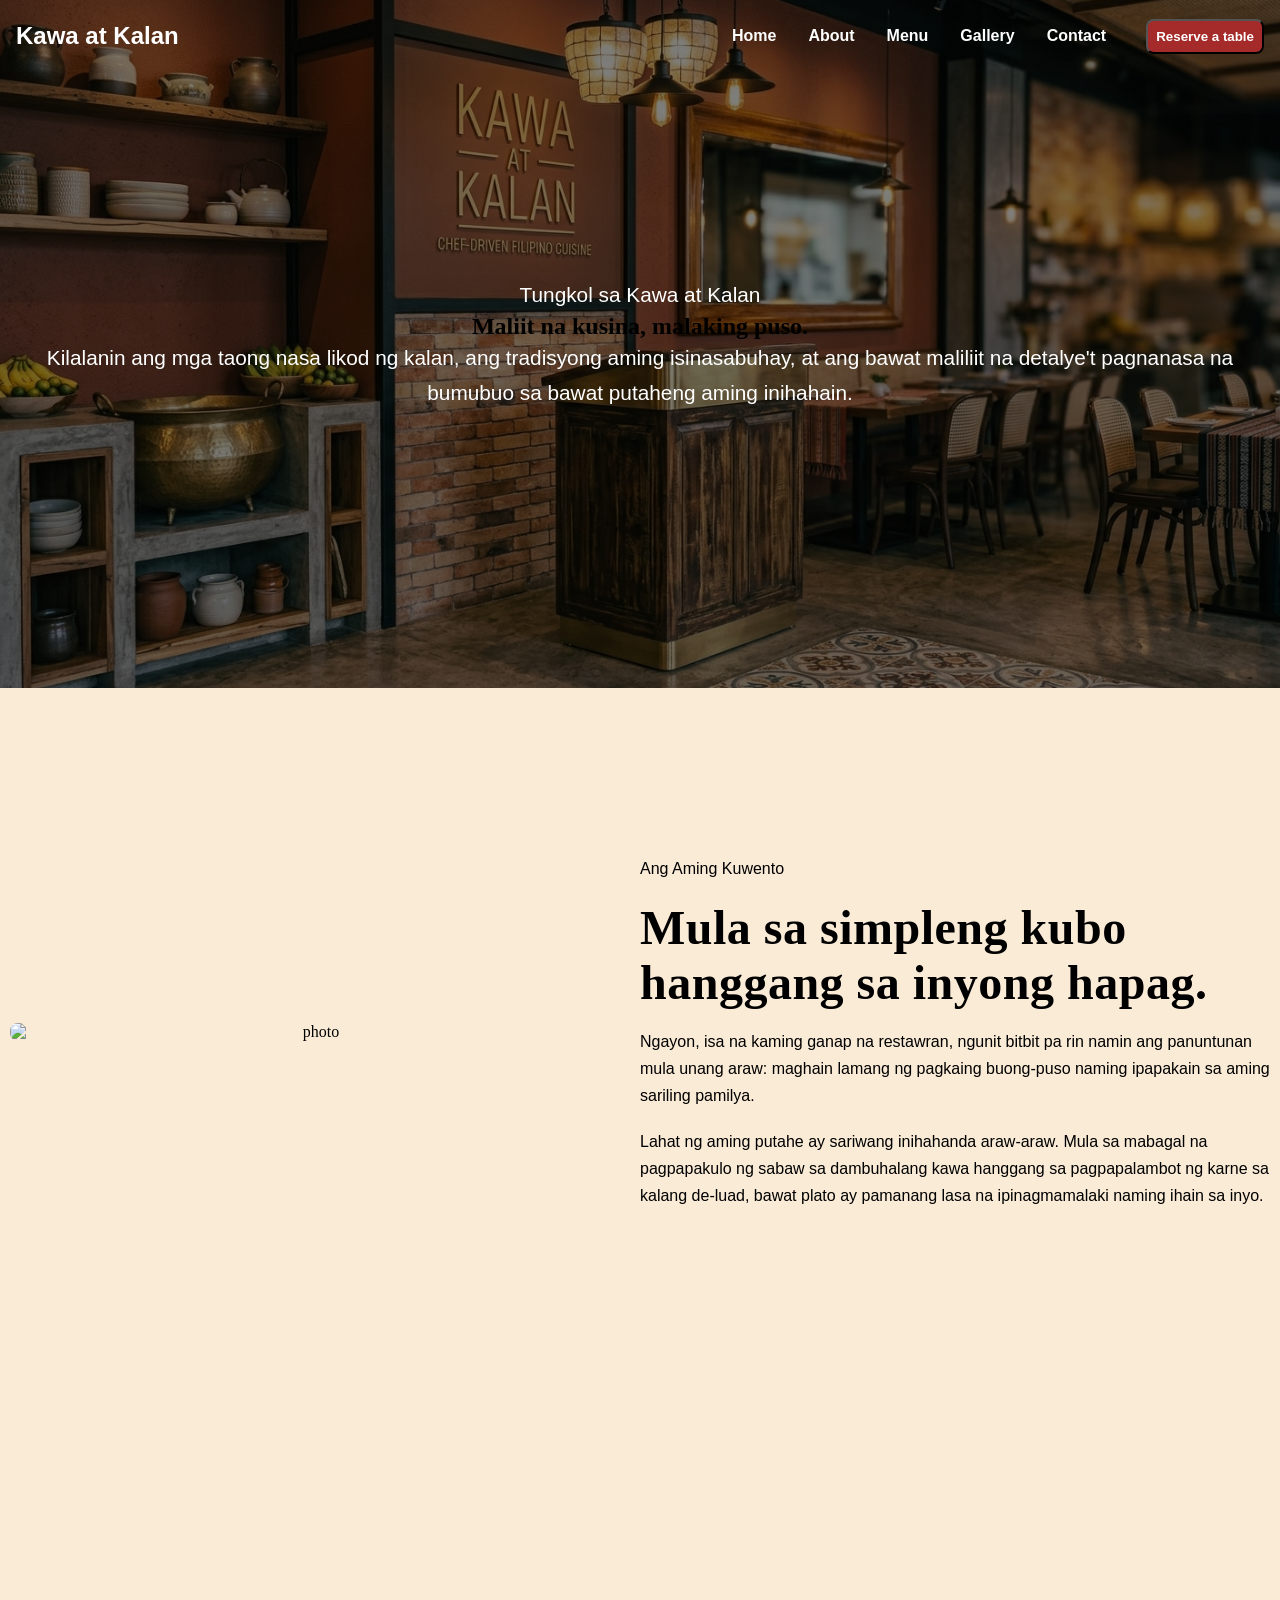
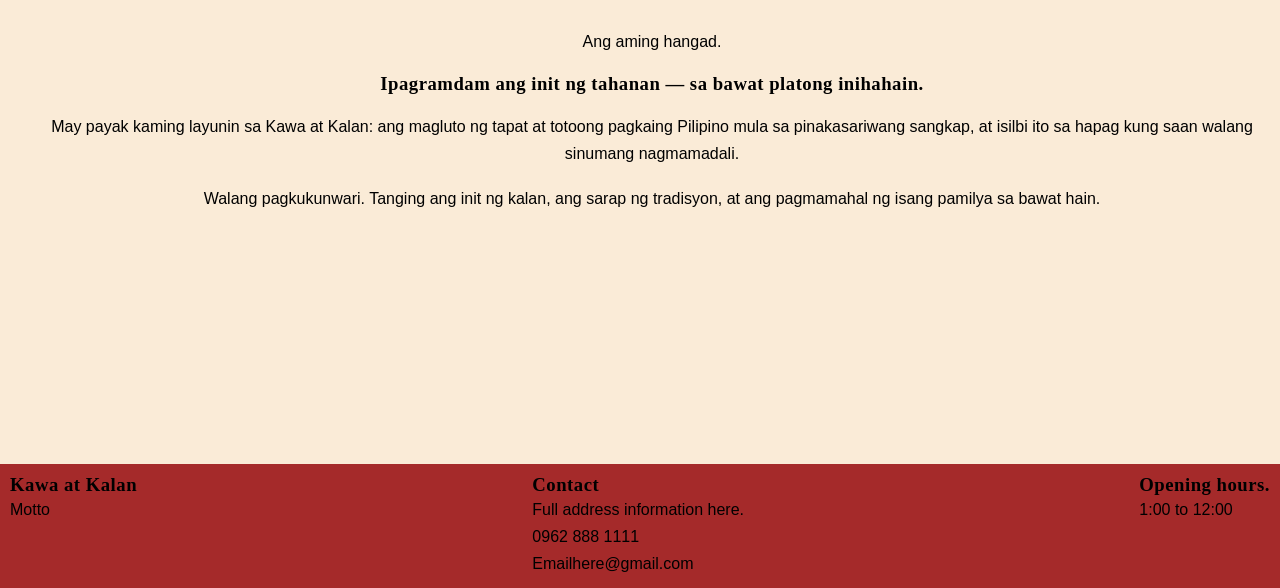
==== about.html @ 48ce91e2 "Fonts" ====
<!DOCTYPE html>
<html lang="en">
<head>
    <meta charset="UTF-8">
    <meta name="viewport" content="width=device-width, initial-scale=1.0">
    <title>About Kawa at Kalan</title>
    <link rel="stylesheet" href="style.css">
</head>

<body>
    <header class="site-header">
        <div class="header-container">
            <a href="" class="logo">Kawa at Kalan</a>

            <!-- Mobile toggle button-->
            <button class="nav-toggle" aria-expanded="false" aria-label="Toggle navigation">
                <span class="nav-toggle">
                   X
                </span>
            </button>

            <nav class="main-navbar">
                <ul class="nav-list">
                    <li><a class="nav-link" href="index.html">Home</a></li>
                    <li><a class="nav-link" href="about.html">About</a></li>
                    <li><a class="nav-link" href="menu.html">Menu</a></li>
                    <li><a class="nav-link" href="#gallery">Gallery</a></li>
                    <li><a class="nav-link" href="#contact">Contact</a></li>
                </ul>
                <button class = "main-nav-button">Reserve a table</button>
            </nav>
        </div>
        <script src="script.js" defer></script>
    </header>
    <main >
         <section class="section-one">
            <div class="home-section intro-section">
                <div class="containerA">
                    <p>Tungkol sa Kawa at Kalan</p>
                    <h1>Maliit na kusina, malaking puso.</h1>
                    <p>Kilalanin ang mga taong nasa likod ng kalan, ang tradisyong aming isinasabuhay, at ang bawat maliliit na detalye't pagnanasa na bumubuo sa bawat putaheng aming inihahain.</p>
                </div>
            </div>
         </section>

        <section class="section-two">
            <div class="home-section story-section">
                <img src="pic.webp" alt="photo" class="story-image">
                <div class="story-content">
                    <p class="text">Ang Aming Kuwento</p>
                    <br>
                    <h3 class="title">Mula sa simpleng kubo hanggang sa inyong hapag.</h3>
                    <br>
                    <p class="description">Ngayon, isa na kaming ganap na restawran, ngunit bitbit pa rin namin ang panuntunan mula unang araw: maghain lamang ng pagkaing buong-puso naming ipapakain sa aming sariling pamilya.</p>
                    <br>
                    <p class="description">Lahat ng aming putahe ay sariwang inihahanda araw-araw. Mula sa mabagal na pagpapakulo ng sabaw sa dambuhalang kawa hanggang sa pagpapalambot ng karne sa kalang de-luad, bawat plato ay pamanang lasa na ipinagmamalaki naming ihain sa inyo.</p>
                </div>
            </div>
        </section>

        <section class="section-two">
            <div class="home-section story-section">
                <img>
                <div class="">
                    <p class="text">Ang aming hangad.</p>
                    <br>
                    <h3 class="title">Ipagramdam ang init ng tahanan — sa bawat platong inihahain.</h3>
                    <br>
                    <p>May payak kaming layunin sa Kawa at Kalan: ang magluto ng tapat at totoong pagkaing Pilipino mula sa pinakasariwang sangkap, at isilbi ito sa hapag kung saan walang sinumang nagmamadali.</p>
                    <br>
                    <p>Walang pagkukunwari. Tanging ang init ng kalan, ang sarap ng tradisyon, at ang pagmamahal ng isang pamilya sa bawat hain.</p>
                </div>
            </div>

        </section>
    </main>
    
    <footer>
        <div class="footer-container">
            <div class="">
                <h3>Kawa at Kalan</h3>
                <p>Motto</p>
                <icon></icon>
                <icon></icon>
                <icon></icon>
            </div>
            <div class="">
                <h3>Contact</h3>
                <p>Full address information here.</p>
                <p>0962 888 1111</p>
                <p>Emailhere@gmail.com</p>
            </div>
            <div class="">
                <h3>Opening hours.</h3>
                <p>1:00 to 12:00</p>
            </div>
        </div>
    </footer>
</body>
</html>
---- style.css ----
* {
    margin: 0;
    padding: 0;
    box-sizing: border-box;
}

body {
    min-height: 100vh;
    display: grid;
    grid-template-rows: auto 1fr auto;
}
a{
    font-family: 'Proza Libre', sans-serif;
    font-weight: 400;
    line-height: 1.7;
}

p{
    font-family: 'Proza Libre', sans-serif;
    font-weight: 400;
    line-height: 1.7;
}

h1{
    font-family: 'Playfair Display', serif;
    font-weight: 700;
}

h3{
    font-family: 'Georgia', serif;
    font-weight: 700;
    letter-spacing: 0.5px;
}
p, h1, h3{
    overflow-wrap: break-word;
}

img {
    max-width: 100%;
    height: auto;
}

main {
    display: flex;
    flex-direction: column;
    justify-content: center;
    align-items: center;
    text-align: center;
}

section{
    width: 100%;
    min-height: 43rem;
    background-size: cover;
    background-position: center;
    background-repeat: no-repeat;
}

footer{
    background-color: brown;
    width: 100%;
}

.button-wrapper-one{
    display: flex;
    align-items: center;
    justify-content: center;

    font-family: 'Proza Libre', sans-serif;
    font-weight: 400;
    font-size: 1rem;
    color: white;

    padding: 0.8rem 1.2rem;
    border: none;
    cursor: pointer;
    background-color: #59402B;
    border-radius: 10px;

    transition: all 0.2s cubic-bezier(0.4, 0, 0.2, 1);
    user-select: none;
}

.button-wrapper-one:hover{
    background-color: #513721;
    transform: translateY(-1px);
}

.button-wrapper-two{
    display: flex;
    align-items: center;
    justify-content: center;

    font-family: 'Proza Libre', sans-serif;
    font-weight: 400;
    font-size: 1rem;
    color: white;

    padding: 1rem 1.5rem;
    border: none;
    cursor: pointer;
    background-color: #CB9F72;
    border-radius: 10px;

    transition: all 0.2s cubic-bezier(0.4, 0, 0.2, 1);
    user-select: none;
}

.button-wrapper-two:hover{
    background-color: #c87f37;
}

.button-wrapper-three{

}

.section-one { background-image: linear-gradient(rgba(0, 0, 0 ,0.5), rgba(0, 0, 0, 0.5)), url(imgs/restaurantbg.webp);}
.section-two { background-color: antiquewhite;}
.section-three { background-color: beige; }
.section-four { background-color: antiquewhite;}
.section-five { background-color: brown;}
.section-six { background-color: whitesmoke;}
.section-seven { background-color: bisque;}

.section-one-about {}

.section-one-menu {}

.section-one-gallery {}

.section-one-contact {}

.site-header{
    position: fixed;
    top: 0;
    left: 0;
    width: 100%;
    background-color: transparent;
    box-shadow: none;
    box-sizing: border-box;
    z-index: 100;
    height: 4.5rem;
    transition: background-color 0.3s ease,
                box-shadow 0.3s ease,
                color 0.3s ease;
}

.site-header.scrolled {
    background-color: antiquewhite;
    box-shadow: 0 2px 10px rgba(0, 0, 0, 0.08);
}

.header-container{
    width: min(100%, 1300px);
    margin-inline: auto;
    padding-inline: 1rem;
    height: 100%;
    display: grid;
    grid-template-areas: "logo nav";
    grid-template-columns: 1fr auto;
    align-items: center;
    gap: 1rem;
}

.header-container a{
    color: white;
}

.logo{
    grid-area: logo;
    font-size: 1.5rem;
    font-weight: bold;
    color: black;
    text-decoration: none;
}

.main-navbar{
    grid-area: nav;
    display: flex;
    align-items: center;
    gap: 2.5rem;
}

.nav-list{
    display: flex;
    align-items: center;
    gap: 2rem;
    list-style-type: none;
    margin: 0;
    padding: 0;
}

.nav-link{
    text-decoration: none;
    color: black;
    font-weight: bold;
    padding: 0.5rem 0;
    transition: color 0.2s ease;
}

.nav-link:hover,
.nav-link:focus-visible{
    color: aquamarine;
}


/** Reference Button **/ 
.main-nav-button{
    color: white;
    font-weight: bold;
    background-color: brown;
    align-items: center;
    text-align: center;
    padding: 0.5rem;
    border-radius: 0.5rem;
}

.nav-toggle{
    display: none;
}

/** Mobile View **/
@media (max-width: 768px) {
    .nav-toggle{
        appearance: none;
        background: transparent;    
        border: none;
        padding: 0.5rem;
        margin: 0;    
        flex-shrink: 0;
        width: 2.5rem;
        height: 2.5rem;
        display: flex;
        flex-direction: column;
        justify-content: center;
        align-items: center;
        gap: 5px;
        cursor: pointer;
        overflow: visible;
        touch-action: manipulation;
    }

/* Fix this**/
    .hamburger,
    .hamburger::before,
    .hamburger::after{
        
    }

    /**
    .site-header, 
    .header-container{
        overflow: visible !important;
    }
    **/

    .main-navbar{
        position: fixed;
        top: 3rem;
        right: 0;
        width: 100%;
        height: calc(100dvh - var(4.5rem));
        background-color: white;

        z-index: 990;

        transform: translateY(-100%);
        visibility: hidden;

        transition: transform 0.35s cubic-bezier(0, 0, 0.2, 1), visibility 0.35s cubic-bezier(0, 0, 0.2, 1);

        display: flex;
        flex-direction: column;
        padding: 2rem 1.5rem 3rem 1.5rem;
        gap: 2rem;
        overflow-y: auto;
    }

    .nav-list{
        flex-direction: column;
        align-items: flex-start;
        width: 100%;
        gap: 1.5rem;
    }

    .main-navbar.is-open{
        transform: translateY(0);
        visibility: visible;
    }
}

.resize-animation-stopper * {
    transition: none !important;
}

.section{
    display: flex;
    flex-direction: column;
    justify-content: center;
    align-items: center;
    text-align: center;
}

.home-section{
    display: flex;
    min-height: 43rem;
    width: min(100%, 1300px); 
    margin-inline: auto;
    justify-content: center;
}

.about-section{
    background-color: aqua;
}


   /** width: min(100%, 1300px); **/

.intro-section{
    position: relative;
    display: flex;
    flex-direction: column;
    align-items: center;
}

.containerA {
    padding: 10px;
}

.containerA p{
    color: white;
    font-size: 1.3rem;
}

.tagline{
    display: flex;
    align-items: center;
    justify-content: center;
    gap: 10px;
}

.tagline h3{
    font-size: 3.9rem;
}

.line1{
    color: white;;
}

.line2{
    color: #CB9F72;
}

.button-container{
    display: flex;
    justify-content: center;
    gap: 30px;
    padding: 10px;
}

.containerB{
    display: flex;
    flex-wrap: wrap;
    padding: 10px;
    justify-content: space-between;
    text-align: center;
    gap: 1rem;
}

.containerB p{
    color: #A4AAA3;
}

.containerB p{
    flex: 1;
}

.gallery-section{
    display: flex;
    flex-direction: column;
}

.gallery-header{
    display: grid;
    grid-template-columns: 1fr auto 1fr;
    grid-template-areas: 
    ".  top ."
    ".  main   right";
    align-items: center;
}

.para-top-sectionB{
    grid-area: top;
    text-align: center;
    margin: 0;
}

.heading-sectionB{
    grid-area: main;
    text-align: center;
    margin: 0;
}

.para-right-sectionB{
    grid-area: right;
    justify-self: end;
    text-align: right;
    margin: 0;
    padding-right: 10px;
}

.gallery-grid{
    display: grid;
    grid-template-columns: repeat(auto-fit, minmax(min(100%, 250px), 1fr));
    gap: 1.5rem;
    padding: 2rem;
    box-sizing: border-box;
}

.photo-card{
    margin: 0;
    display: flex;
    flex-direction: column;
}

.photo-card img {
    height: 200px;
    object-fit: cover;
    border-radius: 8px;
}

.story-section{
    display: flex;
    align-items: center;
    gap: 1.5rem;
    padding: 10px;
}

.story-image{
    width: 50%;
    height: 50%;
    object-fit: cover;
    border-radius: 8px;
}

.story-content{
    max-width: 50%;
    text-align: left;
}

.story-content p{
    font-size: 1rem;
}

.story-content h3{
    font-size: 3rem;
}

.menu-section{
    display: flex;
    flex-direction: column;
    padding: 2rem;
}

.story-item{
    display: flex;
    flex-direction: column;
    align-items: center;
    text-align: center;
}

.item-number{
    font-size: 2rem;
    font-weight: bold;
}

.item-desc{
    font-size: 1rem;
    color: black;
}

/** This one is typo, correct is section not seciton**/
.why-section{
    display: flex;
    flex-direction: column;
}

.section-header{
    width: 100%;
    padding: 1.5rem;
    margin-bottom: 1.5rem;
}

.why-content{
    display: grid;
    /**grid-template-columns: repeat(4, 1fr);**/
    grid-template-columns: repeat(auto-fit, minmax(min(100%, 250px), 1fr));
    gap: 1.5rem;
    width: 100%;
    padding: 1.5rem;
}

.info-box{
    display: grid;
    grid-template-rows: 2fr 1fr 1fr;
    text-align: left;
    padding: 1rem;
    background-color: lightgray;
}

.icon-ws{
    background-color: brown;
    border-radius: 10%;
    width: 3.5rem;
    height: 3.5rem;
    padding: 10px;
}

.menu-container{
    max-width: 1200px;
    margin: 0 auto;
    padding: 2rem 1rem;
}

.filter-nav{
    display: flex;
    gap: 1rem;
    justify-content: center;
    flex-wrap: wrap;
    margin-bottom: 2rem;
}

.filter-btn {
    padding: 0.5rem 1rem;
    border: 1px solid #ccc;
    border-radius: 999px;
    background-color: #f9f9f9;
    color:aquamarine;
    font-size: 1rem;
    font-weight: 500;
    cursor: pointer;
}

.filter-btn.active {
    background-color: aquamarine;
    color: #fff;
    border-color: red;
}

.menu-grid{
    display: grid;
    gap: 1.5rem;
    grid-template-columns: repeat(2, 1fr);
}

@media (max-width: 600px){
    .menu-grid {
        grid-template-columns: 1fr;
    }
}

.menu-item{
    background-color: #f9f9f9;
    border-radius: 8px;
    overflox: hidden;
    box-shadow: 0 2px 4px rgba(0, 0, 0, 0.1);
    display: flex;
    flex-direction: rows;
}

.menu-item.hide{
    display: none !important;
}

.menu-item:hover{
    transform: translateY(-5px);
    box-shadow: 0 4px 8px rgba(0, 0, 0, 0.2);
}

.menu-item img{
    width: 25%;
    height: 150px;
    padding: 0.5rem;
    border-radius: 30px;
}

.menu-title{
    font-size: 1.2rem;
    font-weight: bold;
    margin: 0.5rem 0;
    padding: 0 1rem;
}

.rating-section{
    display: flex;
    flex-direction: column;
    
}

.rate-tab{
    width: 80%;
    margin: 2rem auto;
    border: 1px solid #ccc;
    border-radius: 8px;
    padding: 1rem;
    background-color: #f9f9f9;
    box-shadow: 0 2px 4px rgba(0, 0, 0, 0.1);
}

.content-tab{
    display: none;
    text-align: center;
}

.content-tab.active{
    display: block;
}

.tab-buttons{
    display: flex;
    justify-content: center;
    gap: 0.5rem;
    margin-top: 1.5rem;
}

.tab-btn{
    width: 12px;
    height: 12px;
    border-radius: 50%;
    border: none;
    background-color: lightcoral;
    cursor: pointer;
    transition: all 0.3s ease;
}

.tab-btn:hover{
    background-color: #ccc;
}

.tab-btn:active{
    background-color: brown;
    width: 28px;
    border-radius: 10px;
}

.contact-section{
    display: flex;
    flex-direction: column;
}

.footer-container{
    display: flex;
    justify-content: space-between;
    padding: 10px;
    width: min(100%, 1300px);
    margin-inline: auto;
}

.gallery-container{
    
}

.gallery-container img{
    
}
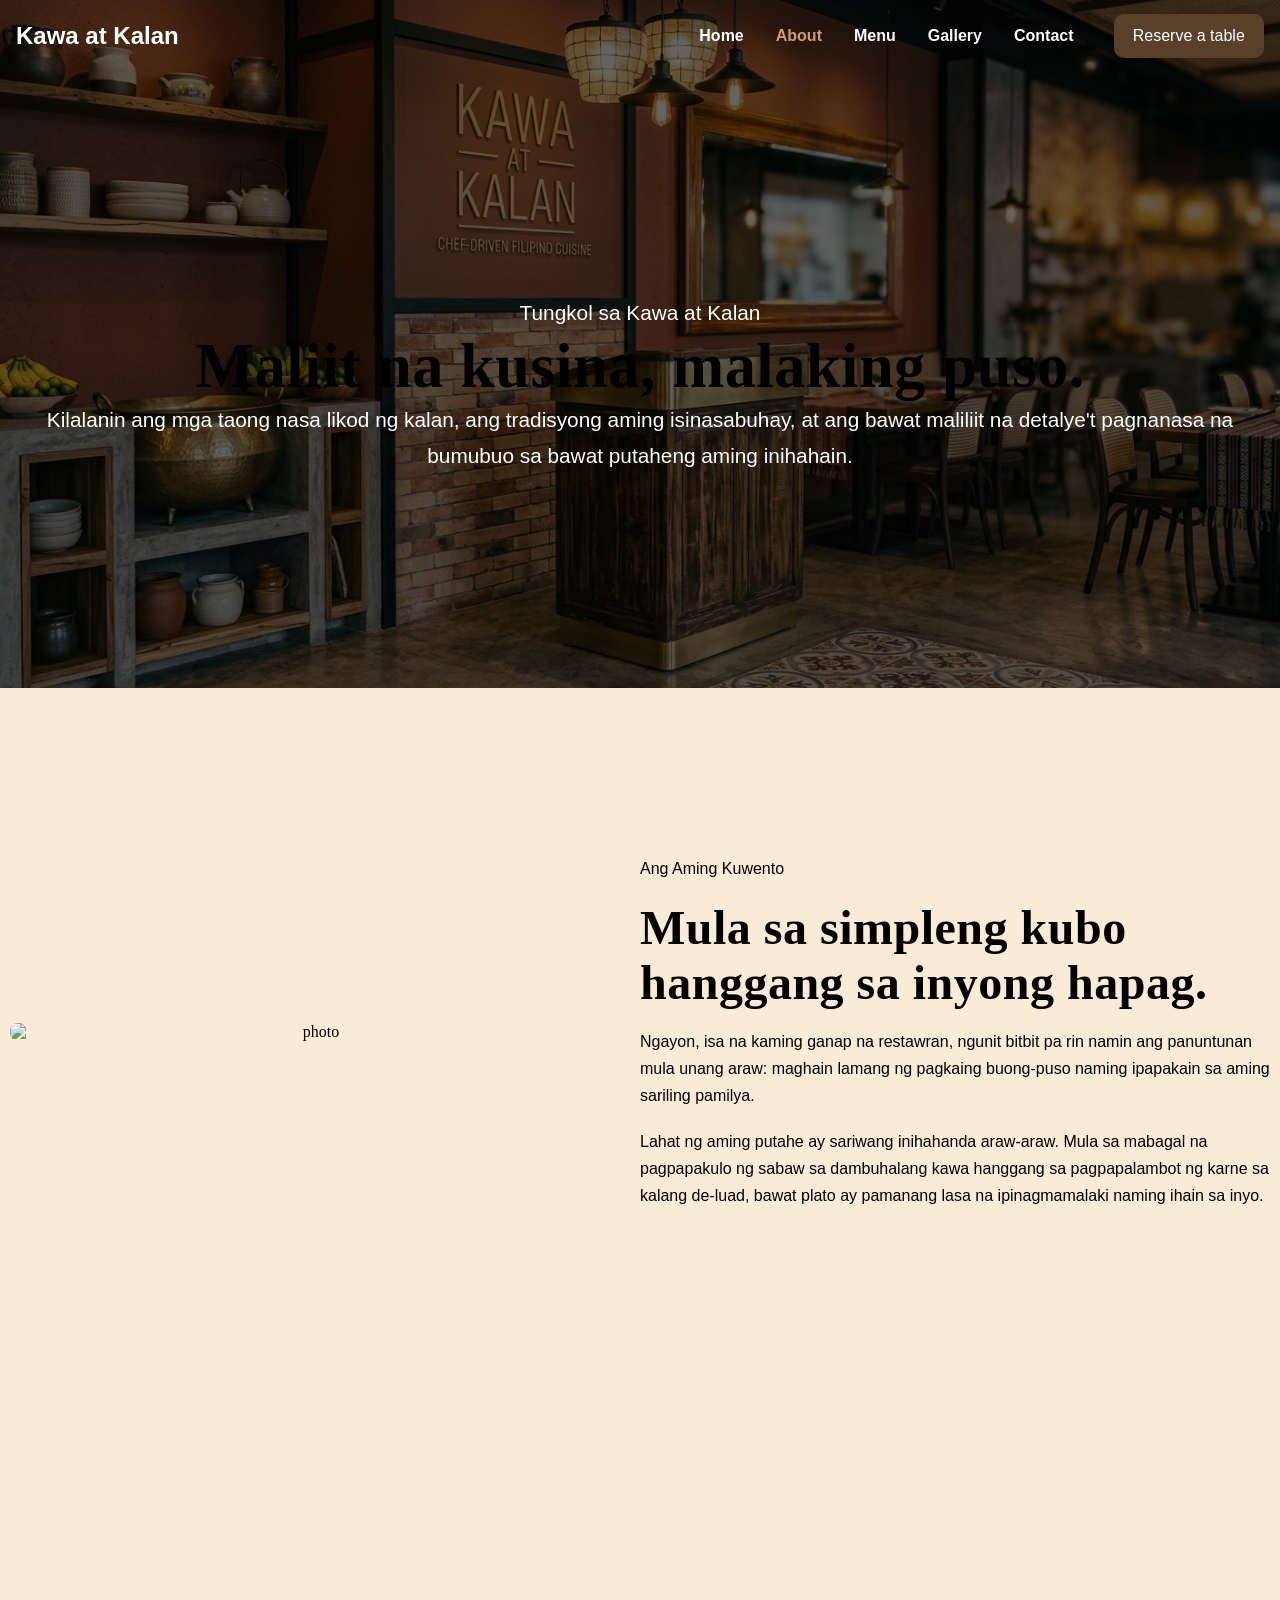
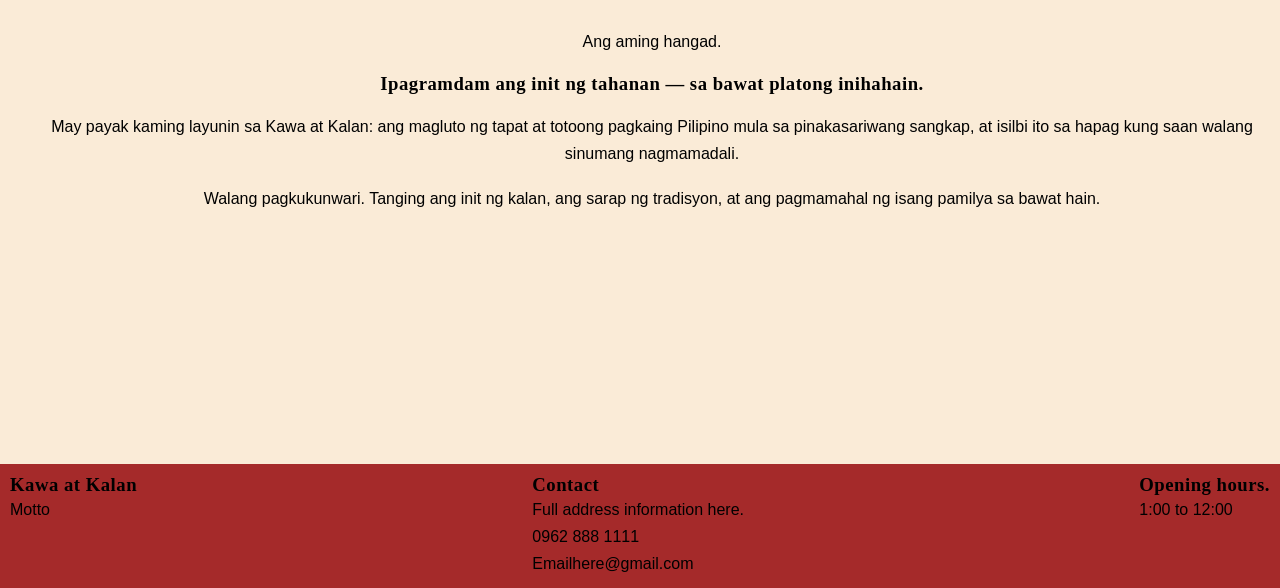
==== commit 7df98a7a: "Minor updates" ====
--- a/about.html
+++ b/about.html
@@ -22,12 +22,12 @@
             <nav class="main-navbar">
                 <ul class="nav-list">
                     <li><a class="nav-link" href="index.html">Home</a></li>
-                    <li><a class="nav-link" href="about.html">About</a></li>
+                    <li><a class="nav-link active" href="about.html">About</a></li>
                     <li><a class="nav-link" href="menu.html">Menu</a></li>
                     <li><a class="nav-link" href="#gallery">Gallery</a></li>
                     <li><a class="nav-link" href="#contact">Contact</a></li>
                 </ul>
-                <button class = "main-nav-button">Reserve a table</button>
+                <button class = "button-wrapper-one">Reserve a table</button>
             </nav>
         </div>
         <script src="script.js" defer></script>
@@ -37,7 +37,7 @@
             <div class="home-section intro-section">
                 <div class="containerA">
                     <p>Tungkol sa Kawa at Kalan</p>
-                    <h1>Maliit na kusina, malaking puso.</h1>
+                    <h3>Maliit na kusina, malaking puso.</h3>
                     <p>Kilalanin ang mga taong nasa likod ng kalan, ang tradisyong aming isinasabuhay, at ang bawat maliliit na detalye't pagnanasa na bumubuo sa bawat putaheng aming inihahain.</p>
                 </div>
             </div>
--- a/style.css
+++ b/style.css
@@ -61,6 +61,27 @@
     width: 100%;
 }
 
+/** ========== ICON SECTION ========== **/
+.icon{
+    display: inline-block;
+    width: 1em;
+    height: 1em;
+    stroke: 0;
+    stroke: currentColor;
+    fill: currentColor;
+    vertical-align: -0.125em;
+}
+
+.icon--sm { width: 0.875; height: 0.875em; }
+.icon--lg { width: 1.5em; height: 1.5em; }
+.icon--xl { width: 2em; height: 2em;}
+
+
+
+/** ========== END OF ICON SECTION ========== **/
+
+
+/** ========== BUTTON SECTION ========== **/
 .button-wrapper-one{
     display: flex;
     align-items: center;
@@ -83,7 +104,6 @@
 
 .button-wrapper-one:hover{
     background-color: #513721;
-    transform: translateY(-1px);
 }
 
 .button-wrapper-two{
@@ -92,9 +112,9 @@
     justify-content: center;
 
     font-family: 'Proza Libre', sans-serif;
-    font-weight: 400;
+    font-weight: 600;
     font-size: 1rem;
-    color: white;
+    color: #59402B;
 
     padding: 1rem 1.5rem;
     border: none;
@@ -111,10 +131,36 @@
 }
 
 .button-wrapper-three{
-
-}
-
-.section-one { background-image: linear-gradient(rgba(0, 0, 0 ,0.5), rgba(0, 0, 0, 0.5)), url(imgs/restaurantbg.webp);}
+    display: flex;
+    align-items: center;
+    justify-content: center;
+
+    font-family: 'Proza Libre', sans-serif;
+    font-weight: 600;
+    font-size: 1rem;
+    color: white;
+
+    padding: 1rem 1.5rem;
+    border: none;
+    cursor: pointer;
+    background-color: rgba(255, 255, 255, 0.15);
+    backdrop-filter: blur(8px);
+    border: 1px;
+    border-radius: 10px;
+
+    transition: all 0.2s cubic-bezier(0.4, 0, 0.2, 1);
+    user-select: none;
+}
+
+.button-wrapper-three:hover{
+    background-color: rgba(55, 53, 53, 0.15);
+}
+
+/** ========== END OF BUTTON SECTION ========== **/
+
+
+/** ========== SECTIONS BACKGROUND IMAGE/COLOR ========== **/
+.section-one { background-image: linear-gradient(rgba(0, 0, 0 ,0.6), rgba(0, 0, 0, 0.6)), url(imgs/restaurantbg.webp);}
 .section-two { background-color: antiquewhite;}
 .section-three { background-color: beige; }
 .section-four { background-color: antiquewhite;}
@@ -129,6 +175,8 @@
 .section-one-gallery {}
 
 .section-one-contact {}
+
+/** ========== END OF SECTIONS BACKGROUND IMAGE/COLOR ========== **/
 
 .site-header{
     position: fixed;
@@ -150,6 +198,18 @@
     box-shadow: 0 2px 10px rgba(0, 0, 0, 0.08);
 }
 
+.site-header.scrolled .nav-link.active{
+    color:#59402B;
+}
+
+.site-header.scrolled .nav-toggle{
+    color: black;
+}
+
+.site-header.scrolled a{
+    color: black;
+}
+
 .header-container{
     width: min(100%, 1300px);
     margin-inline: auto;
@@ -199,37 +259,37 @@
 }
 
 .nav-link:hover,
-.nav-link:focus-visible{
-    color: aquamarine;
-}
-
-
-/** Reference Button **/ 
-.main-nav-button{
-    color: white;
-    font-weight: bold;
-    background-color: brown;
-    align-items: center;
-    text-align: center;
-    padding: 0.5rem;
-    border-radius: 0.5rem;
+.nav-link:focus-visible,
+.nav-link.active{
+    color: #CB9F72;
 }
 
 .nav-toggle{
     display: none;
+}
+
+.icon-menu{
+    width: 1.5rem;
+    height: 1.5rem;  
+}
+
+.icon-menu line{
+    transform-origin: center;
+    transition: transform 0.3s ease, opacity 0.3s ease;
+
+    transform-box: fill-box;
 }
 
 /** Mobile View **/
 @media (max-width: 768px) {
     .nav-toggle{
         appearance: none;
-        background: transparent;    
+        background: transparent; 
+        color: white;   
         border: none;
         padding: 0.5rem;
         margin: 0;    
         flex-shrink: 0;
-        width: 2.5rem;
-        height: 2.5rem;
         display: flex;
         flex-direction: column;
         justify-content: center;
@@ -240,20 +300,6 @@
         touch-action: manipulation;
     }
 
-/* Fix this**/
-    .hamburger,
-    .hamburger::before,
-    .hamburger::after{
-        
-    }
-
-    /**
-    .site-header, 
-    .header-container{
-        overflow: visible !important;
-    }
-    **/
-
     .main-navbar{
         position: fixed;
         top: 3rem;
@@ -287,6 +333,7 @@
         transform: translateY(0);
         visibility: visible;
     }
+
 }
 
 .resize-animation-stopper * {
@@ -320,6 +367,7 @@
     position: relative;
     display: flex;
     flex-direction: column;
+    padding-top: 5rem;
     align-items: center;
 }
 
@@ -332,22 +380,15 @@
     font-size: 1.3rem;
 }
 
-.tagline{
-    display: flex;
-    align-items: center;
-    justify-content: center;
-    gap: 10px;
-}
-
-.tagline h3{
+.containerA h3{
     font-size: 3.9rem;
 }
 
-.line1{
-    color: white;;
-}
-
-.line2{
+.tagline1{
+    color: white;
+}
+
+.tagline2{
     color: #CB9F72;
 }
 
@@ -364,7 +405,7 @@
     padding: 10px;
     justify-content: space-between;
     text-align: center;
-    gap: 1rem;
+    gap: 2rem;
 }
 
 .containerB p{
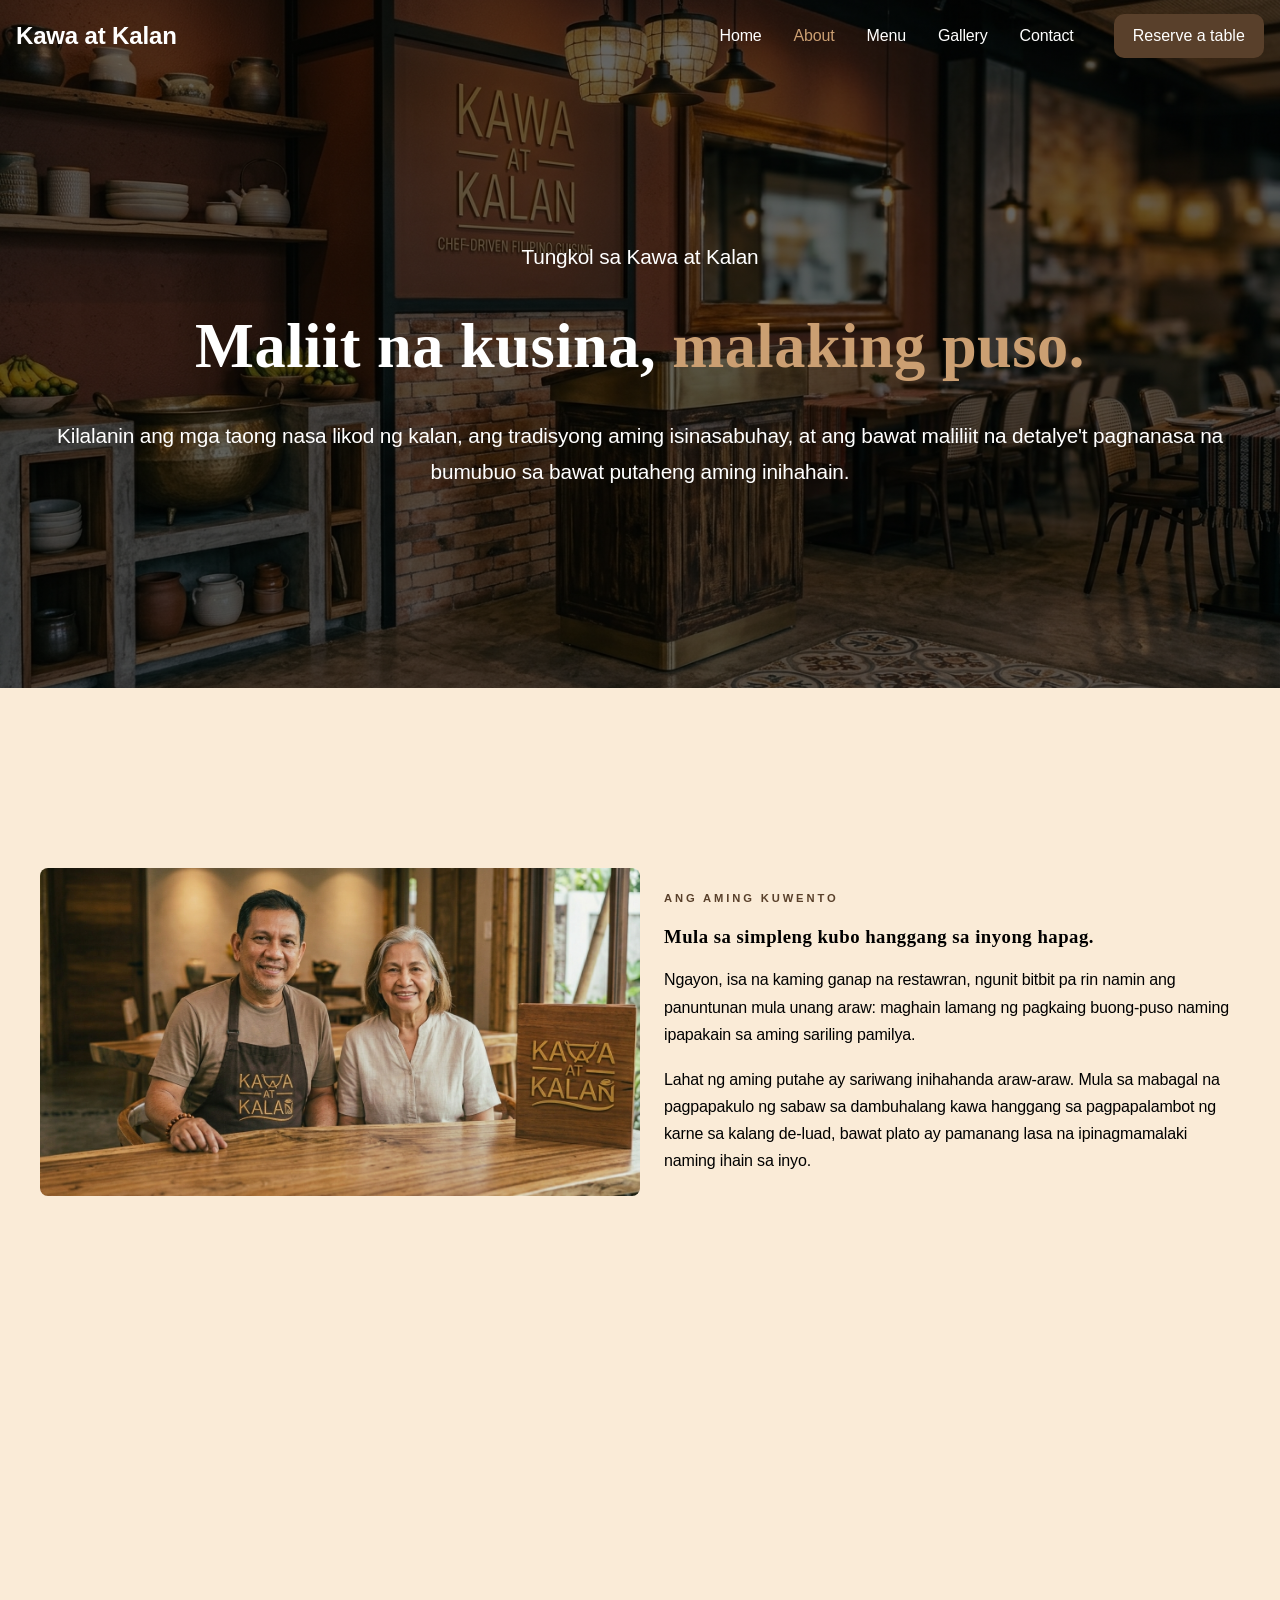
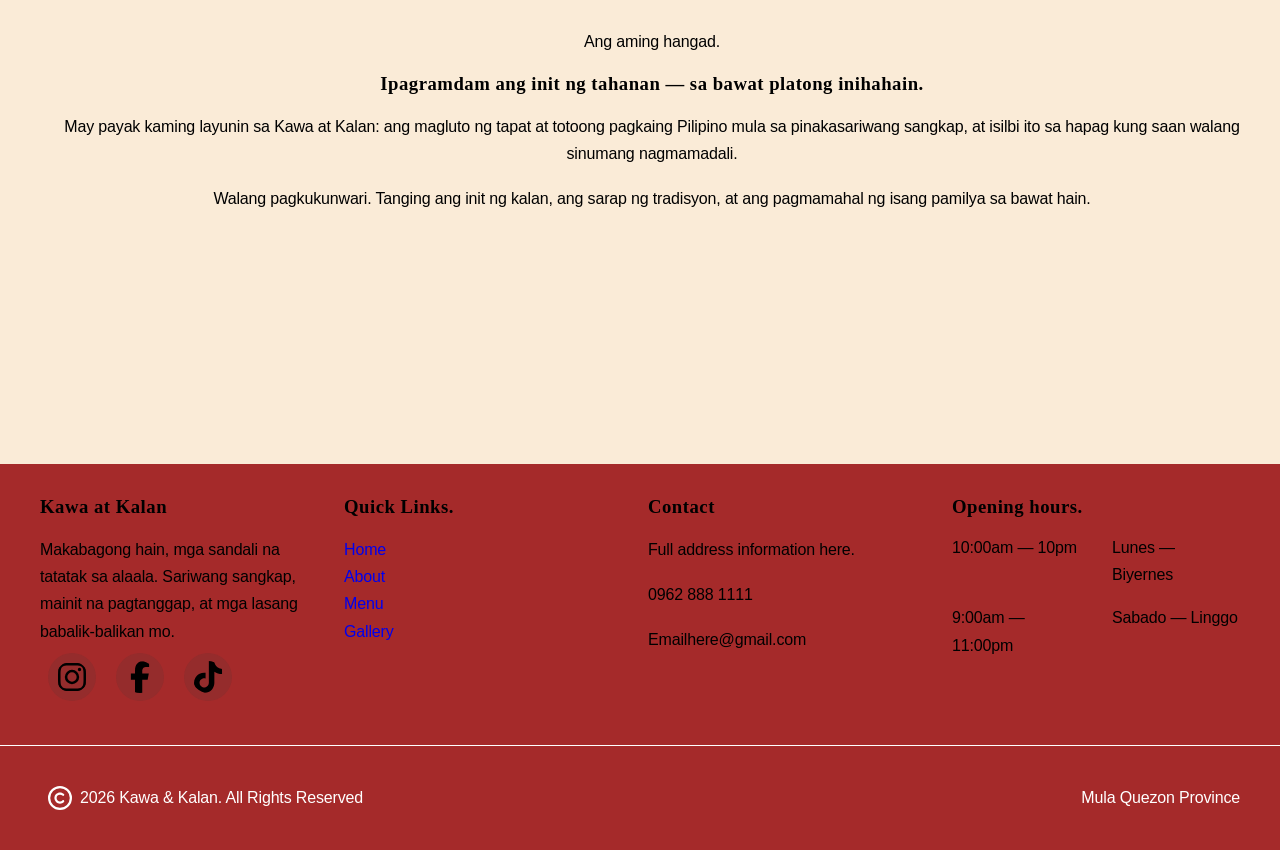
==== commit d6dd1337: "Menu List/Javascript structure" ====
--- a/about.html
+++ b/about.html
@@ -15,11 +15,15 @@
             <!-- Mobile toggle button-->
             <button class="nav-toggle" aria-expanded="false" aria-label="Toggle navigation">
                 <span class="nav-toggle">
-                   X
+                   <div class="ham-menu">
+                        <span></span>
+                        <span></span>
+                        <span></span>
+                   </div>
                 </span>
             </button>
 
-            <nav class="main-navbar">
+            <nav class="main-navbar" id="mainNavBar">
                 <ul class="nav-list">
                     <li><a class="nav-link" href="index.html">Home</a></li>
                     <li><a class="nav-link active" href="about.html">About</a></li>
@@ -27,17 +31,33 @@
                     <li><a class="nav-link" href="#gallery">Gallery</a></li>
                     <li><a class="nav-link" href="#contact">Contact</a></li>
                 </ul>
-                <button class = "button-wrapper-one">Reserve a table</button>
+                <button class = "button-wrapper-one" onclick="toggleModal(true)">Reserve a table</button>
             </nav>
         </div>
         <script src="script.js" defer></script>
     </header>
-    <main >
+    <main id="home">
+        <!-- Reservation form (hidden)-->
+        <div id="modalOverlay" class="modal-overlay">
+            <div class="modal-content">
+                <button class="close-formBtn" onclick="toggleModal(false)">&times;</button>
+                <iframe src="reservation_form.html"></iframe>
+            </div>
+        </div> 
+             
          <section class="section-one">
             <div class="home-section intro-section">
                 <div class="containerA">
                     <p>Tungkol sa Kawa at Kalan</p>
-                    <h3>Maliit na kusina, malaking puso.</h3>
+                    <br>
+                    <br>
+                    <h3>
+                        <span class="tagline1">Maliit na kusina,</span>
+                        <span class="tagline2">malaking puso.</span>
+                        
+                    </h3>
+                    <br>
+                    <br>
                     <p>Kilalanin ang mga taong nasa likod ng kalan, ang tradisyong aming isinasabuhay, at ang bawat maliliit na detalye't pagnanasa na bumubuo sa bawat putaheng aming inihahain.</p>
                 </div>
             </div>
@@ -45,7 +65,7 @@
 
         <section class="section-two">
             <div class="home-section story-section">
-                <img src="pic.webp" alt="photo" class="story-image">
+                <img src="assets/imgs/profiles/couple.webp" alt="photo" class="story-image">
                 <div class="story-content">
                     <p class="text">Ang Aming Kuwento</p>
                     <br>
@@ -59,7 +79,7 @@
         </section>
 
         <section class="section-two">
-            <div class="home-section story-section">
+            <div class="home-section story-section"">
                 <img>
                 <div class="">
                     <p class="text">Ang aming hangad.</p>
@@ -76,23 +96,62 @@
     </main>
     
     <footer>
-        <div class="footer-container">
-            <div class="">
+        <!-- Main footer -->
+        <div class="main-footer">
+            <div class="footer-socials">
                 <h3>Kawa at Kalan</h3>
-                <p>Motto</p>
-                <icon></icon>
-                <icon></icon>
-                <icon></icon>
+                <br>
+                <p>Makabagong hain, mga sandali na tatatak sa alaala. Sariwang sangkap, mainit na pagtanggap, at mga lasang babalik-balikan mo.</p>
+                <icon>
+                    <svg>
+                        <use href="assets/icons/sprite.svg#insta-icon"></use>
+                    </svg>
+                </icon>
+                <icon>
+                    <svg>
+                        <use href="assets/icons/sprite.svg#fb-icon"></use>
+                    </svg>
+                </icon>
+                <icon>
+                    <svg>
+                        <use href="assets/icons/sprite.svg#tiktok-icon"></use>
+                    </svg>
+                </icon>
             </div>
-            <div class="">
+            <div class="footer-links">
+                <h3>Quick Links.</h3>
+                <br>
+                <ul>
+                    <li><a href="index.html">Home</a></li>
+                    <li><a href="about.html">About</a></li>
+                    <li><a href="menu.html">Menu</a></li>
+                    <li><a href="gallery.html">Gallery</a></li>
+                </ul>
+            </div>
+
+            <div class="footer-contact">
                 <h3>Contact</h3>
+                <br>
                 <p>Full address information here.</p>
+                <br>
                 <p>0962 888 1111</p>
+                <br>
                 <p>Emailhere@gmail.com</p>
             </div>
-            <div class="">
+
+            <div class="footer-opening">
                 <h3>Opening hours.</h3>
-                <p>1:00 to 12:00</p>
+                <p>10:00am &mdash; 10pm</p>
+                <p>Lunes &mdash; Biyernes</p>
+                <p>9:00am &mdash; 11:00pm</p>
+                <p>Sabado &mdash; Linggo</p>
+            </div>
+
+        </div>
+        <div class="footer-border">
+            <div class="final-footer">
+                <p><svg><use href="assets/icons/sprite.svg#copyright-icon"></use></svg>2026 Kawa & Kalan. All Rights Reserved</p>
+                <p>Mula Quezon Province</p>
             </div>
         </div>
     </footer>
--- a/style.css
+++ b/style.css
@@ -4,32 +4,75 @@
     box-sizing: border-box;
 }
 
+:root{
+    /** ayusin pa to**/
+    /** Colors **/
+    --color-primary-brown: #59402B;
+    --color-secondary-brown: #453121;
+    --color-hover-primary: #513721;
+    --color-lite-brown: #CB9F72;
+    --color-hover-secondary: #c87f37;
+    --color-primary-white: white;
+    --color-secondary-white: #A4AAA3;
+    --color-white-three: antiquewhite;
+    --color-transparent-blur: rgba(55, 53, 53, 0.15);
+    --color-transparent-dark: rgba(8, 8, 8, 0.60);
+    --color-primary-black: black;
+
+    /** Typography **/
+    --font-family-one: 'Montserrat' , sans-serif;
+    --font-family-two: 'Inter', -apple-system, BlinkMacSystemFont, "Segoe UI", Roboto, Arial, sans-serif;
+    --font-family-three: 'Playfair Display', serif;
+    --font-family-four: 'Georgia', serif;
+    --font-family-five: 'Proza Libre', sans-serif;
+
+    --font-size-xxxs:0.7rem;
+    --font-size-xxs: 1rem;
+    --font-size-xs: 1.2rem;
+    --font-size-s: 1.3rem;
+    --font-size-m: 1.5rem;
+    --font-size-l: 2rem;
+    --font-size-xl: 3.9rem;
+
+    --font-weight-lite: 400;
+    --font-weight-medium: 500;
+    --font-weight-heavy: 600;
+    --font-weight-xheavy: 700;
+    --font-weight-xxheavy: 800;
+
+    --letter-spacing-negone:-0.01rem;
+    --letter-spacing-one: 0.5px;
+    --letter-spacing-two: 0.18rem;
+    --letter-spacing-three: 0.5rem;
+
+    /** Footer padding **/
+    --footer-padding: 2rem 2.5rem 2rem 2.5rem;
+
+
+}
+
 body {
     min-height: 100vh;
     display: grid;
     grid-template-rows: auto 1fr auto;
 }
-a{
-    font-family: 'Proza Libre', sans-serif;
-    font-weight: 400;
+a, p{
+    font-family:var(--font-family-two);
+    font-weight: var(--font-weight-medium);
     line-height: 1.7;
-}
-
-p{
-    font-family: 'Proza Libre', sans-serif;
-    font-weight: 400;
-    line-height: 1.7;
+    letter-spacing: var(--letter-spacing-negone);
 }
 
 h1{
-    font-family: 'Playfair Display', serif;
-    font-weight: 700;
+    font-family: var(--font-family-three);
+    font-weight: var(--font-weight-xheavy);
+    color: var(--color-secondary-brown);
 }
 
 h3{
-    font-family: 'Georgia', serif;
-    font-weight: 700;
-    letter-spacing: 0.5px;
+    font-family: var(--font-family-four);
+    font-weight: var(--font-weight-xheavy);
+    letter-spacing: var(--letter-spacing-one);
 }
 p, h1, h3{
     overflow-wrap: break-word;
@@ -61,18 +104,193 @@
     width: 100%;
 }
 
+svg.bi {
+    vertical-align: middle;
+}
+
+/**========== POP UP FORM ========= **/
+
+.modal-overlay {
+    display: none;
+    position: fixed;
+    top: 0;
+    left: 0;
+    width: 100%;
+    height: 100%;
+    background: var(--color-transparent-dark);
+    justify-content: center;
+    align-items: center;
+    z-index: 1000;
+}
+
+.modal-content {
+    background: white;
+    border-radius: 8px;
+    width: 80%;
+    height: 80%;
+    max-width: 480px;
+    max-height: 600px;
+    position: relative;
+    overflow: hidden;
+
+    padding: 1rem;
+
+    overflow-y: auto;
+    white-space: nowrap;
+}
+
+.close-formBtn{
+    position: absolute;
+    top: 10px;
+    right: 15px;
+    font-size: 24px;
+    background: none;
+    border: none;
+    cursor: pointer;
+    z-index: 1001;
+}
+
+
+/** FIX HOVER **/
+.close-formBtn :hover{
+    scale: 10px;
+}
+
+iframe{
+    width: 100%;
+    height: 560px;
+    border: none;
+    display: block;
+}
+/* Form layout*/
+
+.reservation-page{
+    display: flex;
+    flex-direction: column;
+    padding-bottom: 1rem;
+    margin-bottom: 1rem;
+    border-bottom: 1px solid black;
+}
+
+.reservation-page button{
+    grid-area: button;
+    width: 1rem;
+    height: 1rem;
+    justify-self: right;
+    align-self: center;
+}
+
+.booking-form{
+    display: grid;
+    grid-template-columns: repeat(3, 1fr);
+    grid-template-rows: repeat(5, auto-fit);
+    grid-template-areas:  
+        "g1 g1 g1"
+        "g2 g2 g2"
+        "g3 g4 g5"
+        "g6 g6 g6"
+        "button button button";
+}
+
+.split-wrapper{
+    grid-area: g2;
+    display: flex;
+    flex-direction: row;
+}
+
+.booking-form .form-group:nth-child(1){
+    grid-area: g1;
+    grid-column: 50%;
+}
+
+.booking-form .form-group:nth-child(3){
+    grid-area: g3;
+}
+
+.booking-form .form-group:nth-child(4){
+    grid-area: g4;
+}
+
+.booking-form .form-group:nth-child(5){
+    grid-area: g5;
+}
+
+.booking-form .form-group:nth-child(6){
+    grid-area: g6;
+}
+
+.booking-form button{
+    grid-area: button;
+}
+
+
+.form-group{
+    display: flex;
+    flex-direction: column;
+    text-align: left;
+
+    height: fit-content;
+    width: 100%;
+    padding: 0.3rem;
+    gap: 0.3rem;
+}
+
+.form-group label, input, select, textarea{
+    font-family: var(--font-family-two);
+    font-weight: var(--font-weight-medium);
+    line-height: 1.7;
+    letter-spacing: var(--letter-spacing-negone);
+}
+
+.form-group input, select{
+    width: 100%;
+    height: 2rem;
+
+    border: 1.5px solid var(--color-lite-brown);
+    border-radius: 8px;
+    outline: none;
+    padding: 0.3rem;
+}
+
+.form-group textarea{
+    padding: 0.3rem;
+
+    border: 1.5px solid var(--color-lite-brown);
+    border-radius: 8px;
+    height: 5rem;
+    resize: none;
+}
+
 /** ========== ICON SECTION ========== **/
 .icon{
-    display: inline-block;
-    width: 1em;
-    height: 1em;
-    stroke: 0;
+    width: 20px;
+    height: 20px;
     stroke: currentColor;
     fill: currentColor;
-    vertical-align: -0.125em;
-}
-
-.icon--sm { width: 0.875; height: 0.875em; }
+    padding-left: 0.3rem;
+}
+
+.icon--sm{
+    width: 20px;
+    height: 20px;
+    fill: currentColor;
+    justify-self: center;
+    align-self: center;
+}
+
+.icon-medium{
+    display: flex;
+    justify-self: center;
+    align-self: center;
+    width: 90px;
+    height: 90px;
+    stroke: white;
+    fill: var(--color-primary-white);
+}
+
+
+
+/** bagohin pa to **/
 .icon--lg { width: 1.5em; height: 1.5em; }
 .icon--xl { width: 2em; height: 2em;}
 
@@ -87,15 +305,15 @@
     align-items: center;
     justify-content: center;
 
-    font-family: 'Proza Libre', sans-serif;
-    font-weight: 400;
-    font-size: 1rem;
-    color: white;
+    font-family: var(--font-family-five);
+    font-size: var(--font-size-xxs);
+    font-weight: var(--font-weight-lite);
+    color: var(--color-primary-white);
 
     padding: 0.8rem 1.2rem;
     border: none;
     cursor: pointer;
-    background-color: #59402B;
+    background-color: var(--color-primary-brown);
     border-radius: 10px;
 
     transition: all 0.2s cubic-bezier(0.4, 0, 0.2, 1);
@@ -103,7 +321,7 @@
 }
 
 .button-wrapper-one:hover{
-    background-color: #513721;
+    background-color: var(--color-hover-primary);
 }
 
 .button-wrapper-two{
@@ -111,15 +329,15 @@
     align-items: center;
     justify-content: center;
 
-    font-family: 'Proza Libre', sans-serif;
-    font-weight: 600;
-    font-size: 1rem;
-    color: #59402B;
+    font-family: var(--font-family-five);
+    font-size: var(--font-size-xxs);
+    font-weight: var(--font-weight-heavy);
+    color: var(--color-primary-brown);
 
     padding: 1rem 1.5rem;
     border: none;
     cursor: pointer;
-    background-color: #CB9F72;
+    background-color: var(--color-lite-brown);
     border-radius: 10px;
 
     transition: all 0.2s cubic-bezier(0.4, 0, 0.2, 1);
@@ -127,7 +345,7 @@
 }
 
 .button-wrapper-two:hover{
-    background-color: #c87f37;
+    background-color: var(--color-hover-secondary);
 }
 
 .button-wrapper-three{
@@ -135,10 +353,10 @@
     align-items: center;
     justify-content: center;
 
-    font-family: 'Proza Libre', sans-serif;
-    font-weight: 600;
-    font-size: 1rem;
-    color: white;
+    font-family: var(--font-family-five);
+    font-size: var(--font-size-xss);
+    font-weight: var(--font-weight-heavy);
+    color: var(--color-primary-white);
 
     padding: 1rem 1.5rem;
     border: none;
@@ -153,20 +371,21 @@
 }
 
 .button-wrapper-three:hover{
-    background-color: rgba(55, 53, 53, 0.15);
+    background-color: var(--color-transparent-blur);
 }
 
 /** ========== END OF BUTTON SECTION ========== **/
 
 
 /** ========== SECTIONS BACKGROUND IMAGE/COLOR ========== **/
-.section-one { background-image: linear-gradient(rgba(0, 0, 0 ,0.6), rgba(0, 0, 0, 0.6)), url(imgs/restaurantbg.webp);}
+.section-one { background-image: linear-gradient(rgba(0, 0, 0 ,0.6), rgba(0, 0, 0, 0.6)), url(assets/imgs/restaurantbg.webp);}
 .section-two { background-color: antiquewhite;}
 .section-three { background-color: beige; }
 .section-four { background-color: antiquewhite;}
-.section-five { background-color: brown;}
+.section-five { background-color: var(--color-secondary-white);}
 .section-six { background-color: whitesmoke;}
 .section-seven { background-color: bisque;}
+.secondary-footer{background-color: var(--color-primary-brown);}
 
 .section-one-about {}
 
@@ -178,6 +397,11 @@
 
 /** ========== END OF SECTIONS BACKGROUND IMAGE/COLOR ========== **/
 
+
+/** ========== FONTSTYLE SECTION ==========**/
+
+
+/**======== END OF OTHER FONTSTYLE SECTION ===========**/
 .site-header{
     position: fixed;
     top: 0;
@@ -194,20 +418,26 @@
 }
 
 .site-header.scrolled {
-    background-color: antiquewhite;
+    background-color: var(--color-white-three);
     box-shadow: 0 2px 10px rgba(0, 0, 0, 0.08);
 }
 
-.site-header.scrolled .nav-link.active{
-    color:#59402B;
+.site-header.scrolled .nav-link.active,
+.site-header.scrolled .nav-link:hover,
+.site-header.scrolled .nav-link:focus-visible{
+    color:var(--color-primary-brown);
 }
 
 .site-header.scrolled .nav-toggle{
-    color: black;
+    color: var(--color-primary-black);
 }
 
 .site-header.scrolled a{
-    color: black;
+    color: var(--color-primary-black);
+}
+
+.site-header.scrolled .ham-menu span{
+    background-color: var(--color-primary-black);;
 }
 
 .header-container{
@@ -223,14 +453,14 @@
 }
 
 .header-container a{
-    color: white;
+    color:  var(--color-primary-white);
 }
 
 .logo{
     grid-area: logo;
     font-size: 1.5rem;
     font-weight: bold;
-    color: black;
+    color: var(--color-primary-black);
     text-decoration: none;
 }
 
@@ -252,8 +482,8 @@
 
 .nav-link{
     text-decoration: none;
-    color: black;
-    font-weight: bold;
+    color: var(--color-primary-black);
+    font-weight: 500;
     padding: 0.5rem 0;
     transition: color 0.2s ease;
 }
@@ -261,7 +491,7 @@
 .nav-link:hover,
 .nav-link:focus-visible,
 .nav-link.active{
-    color: #CB9F72;
+    color: var(--color-lite-brown);
 }
 
 .nav-toggle{
@@ -285,7 +515,7 @@
     .nav-toggle{
         appearance: none;
         background: transparent; 
-        color: white;   
+        color: var(--color-primary-white);   
         border: none;
         padding: 0.5rem;
         margin: 0;    
@@ -302,18 +532,20 @@
 
     .main-navbar{
         position: fixed;
-        top: 3rem;
+        top: 4rem;
         right: 0;
         width: 100%;
         height: calc(100dvh - var(4.5rem));
-        background-color: white;
+        background-color: var(--color-white-three);
+        border-top: 1px solid white;
+        box-shadow: 0px 4px 12px 0px rgba(0, 0, 0, 0.1);
 
         z-index: 990;
 
-        transform: translateY(-100%);
+        transform: translateY(100%);
         visibility: hidden;
 
-        transition: transform 0.35s cubic-bezier(0, 0, 0.2, 1), visibility 0.35s cubic-bezier(0, 0, 0.2, 1);
+        transition: transform 0.3s cubic-bezier(0, 0, 0.2, 1), visibility 0.3s cubic-bezier(0, 0, 0.2, 1);
 
         display: flex;
         flex-direction: column;
@@ -321,6 +553,47 @@
         gap: 2rem;
         overflow-y: auto;
     }
+    /** HAM MENU **/
+    .ham-menu{
+        height: 2rem;
+        width: 1.5rem;
+        position: fixed;
+    }
+
+    .ham-menu span {
+        height: 0.2rem;
+        width: 100%;
+        background-color: var(--color-primary-white);
+        border-radius: 25px;
+        position: absolute;
+        top: 50%;
+        left: 50%;
+        transform: translate(-50%, -50%);
+        transition: 0.3s ease;
+    }
+
+    .ham-menu span:nth-child(1) {
+        top: 25%;
+    }
+
+    .ham-menu span:nth-child(3) {
+        top: 75%;
+    }
+
+    /** Ham menu transition **/
+    .ham-menu.active span:nth-child(1){
+        top: 50%;
+        transform: translate(-50%, -50%) rotate(45deg);
+    }
+
+    .ham-menu.active span:nth-child(2){
+        opacity: 0;
+    }
+
+    .ham-menu.active span:nth-child(3){
+        top: 50%;
+        transform: translate(-50%, -50%) rotate(-45deg);
+    }
 
     .nav-list{
         flex-direction: column;
@@ -354,15 +627,13 @@
     width: min(100%, 1300px); 
     margin-inline: auto;
     justify-content: center;
+    padding: 2.5rem;
 }
 
 .about-section{
     background-color: aqua;
 }
 
-
-   /** width: min(100%, 1300px); **/
-
 .intro-section{
     position: relative;
     display: flex;
@@ -376,7 +647,7 @@
 }
 
 .containerA p{
-    color: white;
+    color: var(--color-primary-white);
     font-size: 1.3rem;
 }
 
@@ -385,11 +656,11 @@
 }
 
 .tagline1{
-    color: white;
+    color: var(--color-primary-white);
 }
 
 .tagline2{
-    color: #CB9F72;
+    color: var(--color-lite-brown);
 }
 
 .button-container{
@@ -409,7 +680,7 @@
 }
 
 .containerB p{
-    color: #A4AAA3;
+    color: var(--color-secondary-white);
 }
 
 .containerB p{
@@ -422,32 +693,37 @@
 }
 
 .gallery-header{
-    display: grid;
-    grid-template-columns: 1fr auto 1fr;
-    grid-template-areas: 
-    ".  top ."
-    ".  main   right";
-    align-items: center;
-}
-
-.para-top-sectionB{
-    grid-area: top;
-    text-align: center;
+    display: flex;
+    flex-wrap: wrap;
+    align-items: center;
+    justify-content: space-between;
+}
+
+.gallery-header p{
+    text-align: left;
+    font-family: var(--font-family-one);
+    font-weight: var(--font-weight-xxheavy);
+    font-size: var(--font-size-xxxs);
+    text-transform: uppercase;
+    letter-spacing: var(--letter-spacing-two);
+    color: var(--color-primary-brown);
+}
+
+.gallery-paratop{
+    flex-basis: 100%;
+    margin-bottom: 0.5rem;
+}
+
+.gallery-heading,
+.gallery-parabottom{
     margin: 0;
 }
 
-.heading-sectionB{
-    grid-area: main;
-    text-align: center;
-    margin: 0;
-}
-
-.para-right-sectionB{
-    grid-area: right;
-    justify-self: end;
-    text-align: right;
-    margin: 0;
-    padding-right: 10px;
+.gallery-parabottom a{
+    display: flex;
+    align-self: center;
+    text-decoration: none;
+    color:var(--color-primary-brown);
 }
 
 .gallery-grid{
@@ -462,19 +738,56 @@
     margin: 0;
     display: flex;
     flex-direction: column;
+    border: 1px solid var(--color-secondary-white);
+    border-radius: 10px;
+    overflow: hidden;
+    background-color: var(--color-primary-white);
 }
 
 .photo-card img {
+    width: 100%;
     height: 200px;
     object-fit: cover;
-    border-radius: 8px;
+    transition: transform 0.4s ease-in-out;
+}
+
+.photo-card img:hover{
+    transform: scale(1.05);
+}
+
+.photo-card-desc{
+    padding: 1rem;
+    display: flex;
+    flex-wrap: wrap;
+    align-items: center;
+    justify-content: space-between;
+}
+
+.photo-card-desc h3{
+    flex-basis: 80%;
+    margin-bottom: 0.5rem;
+    text-align: left;
+}
+
+.pc-price{
+    flex-basis: auto;
+    margin-bottom: 0.5rem;
+    text-align: right;
+    color: var(--color-hover-primary);
+    font-weight: bold;
+}
+
+.pc-desc{
+    text-align: left;
+    color: var(--color-secondary-white);
+    font-size: small;
 }
 
 .story-section{
     display: flex;
+    flex-direction: row;
     align-items: center;
     gap: 1.5rem;
-    padding: 10px;
 }
 
 .story-image{
@@ -489,18 +802,44 @@
     text-align: left;
 }
 
-.story-content p{
-    font-size: 1rem;
-}
-
-.story-content h3{
-    font-size: 3rem;
+.story-content p:nth-of-type(1){
+    font-family: var(--font-family-one);
+    font-weight: var(--font-weight-xxheavy);
+    font-size: var(--font-size-xxxs);
+    text-transform: uppercase;
+    letter-spacing: var(--letter-spacing-two);
+    color: var(--color-primary-brown);
+}
+
+@media (max-width: 1100px){
+    .story-section{
+        flex-direction: column;
+    }
+
+    .story-image{
+        width: 100%;
+    }
+
+    .story-content{
+        max-width: 100%;
+    }
+}
+
+.story-content h1{
+    font-size: 2rem;
 }
 
 .menu-section{
     display: flex;
     flex-direction: column;
-    padding: 2rem;
+    justify-content: flex-start;
+    padding: 2rem; 
+    gap: 1.5rem;
+}
+
+.menu-section .button-wrapper-two{
+    width: 40%;
+    align-self: center;
 }
 
 .story-item{
@@ -517,10 +856,9 @@
 
 .item-desc{
     font-size: 1rem;
-    color: black;
-}
-
-/** This one is typo, correct is section not seciton**/
+    color: var(--color-primary-black);
+}
+
 .why-section{
     display: flex;
     flex-direction: column;
@@ -528,39 +866,59 @@
 
 .section-header{
     width: 100%;
-    padding: 1.5rem;
-    margin-bottom: 1.5rem;
+}
+
+.section-header p:nth-of-type(1){
+    font-family: var(--font-family-one);
+    font-weight: var(--font-weight-xxheavy);
+    font-size: var(--font-size-xxxs);
+    text-transform: uppercase;
+    letter-spacing: var(--letter-spacing-two);
+    color: var(--color-primary-brown);
+}
+
+.section-header p:nth-of-type(2){
+    color: var(--color-primary-brown);
 }
 
 .why-content{
     display: grid;
-    /**grid-template-columns: repeat(4, 1fr);**/
     grid-template-columns: repeat(auto-fit, minmax(min(100%, 250px), 1fr));
     gap: 1.5rem;
     width: 100%;
     padding: 1.5rem;
 }
 
+.why-content h1{
+    font-size: var(--font-size-m);
+}
+
 .info-box{
     display: grid;
-    grid-template-rows: 2fr 1fr 1fr;
+    grid-template-rows: auto 20% 40%;
     text-align: left;
     padding: 1rem;
-    background-color: lightgray;
-}
-
-.icon-ws{
-    background-color: brown;
-    border-radius: 10%;
-    width: 3.5rem;
-    height: 3.5rem;
-    padding: 10px;
+    gap: 0.2rem;
+    background-color: var(--color-white-three);
+    border: 1px solid var(--color-secondary-white);
+    border-radius: 10px;
+    overflow: hidden;
+}
+
+.icon-container{
+    display: flex;
+    width: 40%;
+    height: 70%;
+    align-content: center;
+    justify-content: center;
+    background-color: var(--color-lite-brown);
+    border-radius: 1.5rem;
+    padding: 1rem;
 }
 
 .menu-container{
     max-width: 1200px;
     margin: 0 auto;
-    padding: 2rem 1rem;
 }
 
 .filter-nav{
@@ -568,45 +926,88 @@
     gap: 1rem;
     justify-content: center;
     flex-wrap: wrap;
-    margin-bottom: 2rem;
+    border: none;
+    background-color: var(--color-transparent-blur);
+    padding: 0.5rem;
+    margin: 1rem;
+    border-radius: 2rem;
 }
 
 .filter-btn {
     padding: 0.5rem 1rem;
-    border: 1px solid #ccc;
+    border: none;
     border-radius: 999px;
-    background-color: #f9f9f9;
-    color:aquamarine;
+    background-color: transparent;
+
+    font-family: var(--font-family-two);
+    font-weight: var(--font-weight-heavy);
+    color:var(--color-primary-brown);
     font-size: 1rem;
-    font-weight: 500;
+
     cursor: pointer;
 }
 
 .filter-btn.active {
-    background-color: aquamarine;
-    color: #fff;
-    border-color: red;
-}
-
-.menu-grid{
+    background-color: var(--color-lite-brown);
+    color: var(--color-primary-white);
+}
+
+.index-menu-grid{
     display: grid;
     gap: 1.5rem;
     grid-template-columns: repeat(2, 1fr);
 }
 
-@media (max-width: 600px){
-    .menu-grid {
+@media (max-width: 800px){
+    .index-menu-grid {
         grid-template-columns: 1fr;
     }
 }
 
 .menu-item{
-    background-color: #f9f9f9;
+    display: grid;
+    grid-template-columns: 40% 40% auto;
+    grid-template-rows: auto auto;
+    grid-template-areas:
+        "img title price"
+        "img desc desc";
+
+    background-color: var(--color-transparent-blur);
+    row-gap: 0.3rem;
+    
+
     border-radius: 8px;
-    overflox: hidden;
+    overflow: hidden;
     box-shadow: 0 2px 4px rgba(0, 0, 0, 0.1);
-    display: flex;
-    flex-direction: rows;
+    padding: 1rem;
+    column-gap: 1rem;
+
+    transition: transform 0.3s ease-in-out;
+}
+
+.menu-photo {
+    grid-area: img;
+    display: block;
+    justify-self: center;
+    align-self: center;
+
+    border-radius: 10%;
+}
+
+.menu-title {
+    grid-area: title;
+    text-align: left;
+}
+
+.menu-desc {
+    grid-area: desc; 
+    text-align: left;
+    padding-right: 1rem;
+}
+
+.menu-price {
+    grid-area: price; 
+    text-align: right;
 }
 
 .menu-item.hide{
@@ -614,22 +1015,7 @@
 }
 
 .menu-item:hover{
-    transform: translateY(-5px);
-    box-shadow: 0 4px 8px rgba(0, 0, 0, 0.2);
-}
-
-.menu-item img{
-    width: 25%;
-    height: 150px;
-    padding: 0.5rem;
-    border-radius: 30px;
-}
-
-.menu-title{
-    font-size: 1.2rem;
-    font-weight: bold;
-    margin: 0.5rem 0;
-    padding: 0 1rem;
+    transform: scale(1.03);
 }
 
 .rating-section{
@@ -651,6 +1037,21 @@
 .content-tab{
     display: none;
     text-align: center;
+    padding: 1rem;
+}
+
+.content-tab svg{
+    width: 1rem;
+    height: 1rem;
+    fill: rgb(228, 194, 3);
+    
+}
+
+.content-tab img{
+    border-radius: 50%;
+    width: 80px;
+    height: 80px;
+    margin: 1rem;
 }
 
 .content-tab.active{
@@ -669,17 +1070,18 @@
     height: 12px;
     border-radius: 50%;
     border: none;
-    background-color: lightcoral;
+    background-color: var(--color-primary-brown);
     cursor: pointer;
     transition: all 0.3s ease;
 }
 
 .tab-btn:hover{
-    background-color: #ccc;
+    background-color: var(--color-hover-secondary);
+    transform: scale(1);
 }
 
 .tab-btn:active{
-    background-color: brown;
+    background-color: var(--color-hover-secondary);
     width: 28px;
     border-radius: 10px;
 }
@@ -687,26 +1089,116 @@
 .contact-section{
     display: flex;
     flex-direction: column;
-}
-
-.footer-container{
-    display: flex;
-    justify-content: space-between;
-    padding: 10px;
+    padding: var(--footer-padding);
+}
+
+.ready-contact{
+    justify-items: center;
+    align-items: center;
+}
+
+.main-footer{
+    display: grid;
+    grid-template-columns: repeat(auto-fit, minmax(min(100%, 250px), 1fr));
+    gap: 1rem;
     width: min(100%, 1300px);
     margin-inline: auto;
-}
-
-.gallery-container{
-    
-}
-
-.gallery-container img{
-    
-}
-
-
-
-
-
-
+    padding: var(--footer-padding);
+}
+
+
+.footer-socials{
+
+}
+
+.footer-socials svg{
+    width: 3rem;
+    height: 3rem;
+    padding: 0.5rem;
+    margin: 0.5rem;
+    background-color: var(--color-transparent-blur);
+    border-radius: 50%;
+}
+
+.footer-links ul{
+    list-style-type: none;
+}
+
+.footer-links a{
+    text-decoration: none;
+}
+
+.footer-border{
+    display: flex;
+    justify-content: center;
+    border-top: 1px solid var(--color-primary-white);
+}
+
+.footer-opening{
+    display: grid;
+    height: 50%;
+    grid-template-columns: 1fr 1fr;
+    grid-template-rows: auto auto auto;
+    grid-template-areas: 
+        "heading heading"
+        "timeOne dayOne"
+        "timeTwo dayTwo";
+    gap: 1rem 2rem;
+}
+
+.footer-opening h3{
+    grid-area: heading;
+}
+
+.footer-opening p:nth-of-type(1){
+    grid-area: timeOne;
+}
+
+.footer-opening p:nth-of-type(2){
+    grid-area: dayOne;
+}
+
+.footer-opening p:nth-of-type(3){
+    grid-area: timeTwo;
+}
+
+.footer-opening p:nth-of-type(4){
+    grid-area: dayTwo;
+}
+
+
+.final-footer{
+    display: grid;
+    width: min(100%, 1300px);
+    grid-template-columns: 50% 50%;
+    padding: var(--footer-padding);
+
+    color: var(--color-primary-white );
+}
+
+.final-footer svg{
+    width: 1.5rem;
+    height: 1.5rem;
+    fill: var(--color-primary-white);
+    margin: 0.5rem;
+}
+
+.final-footer p:nth-child(1){
+    display: flex;
+    justify-content: left;
+    align-items: center;
+}
+
+.final-footer p:nth-child(2){
+    display: flex;
+    justify-content: right;
+    align-items: center;
+}
+
+/** ======= ABOUT PAGE ======= **/
+
+
+
+
+
+
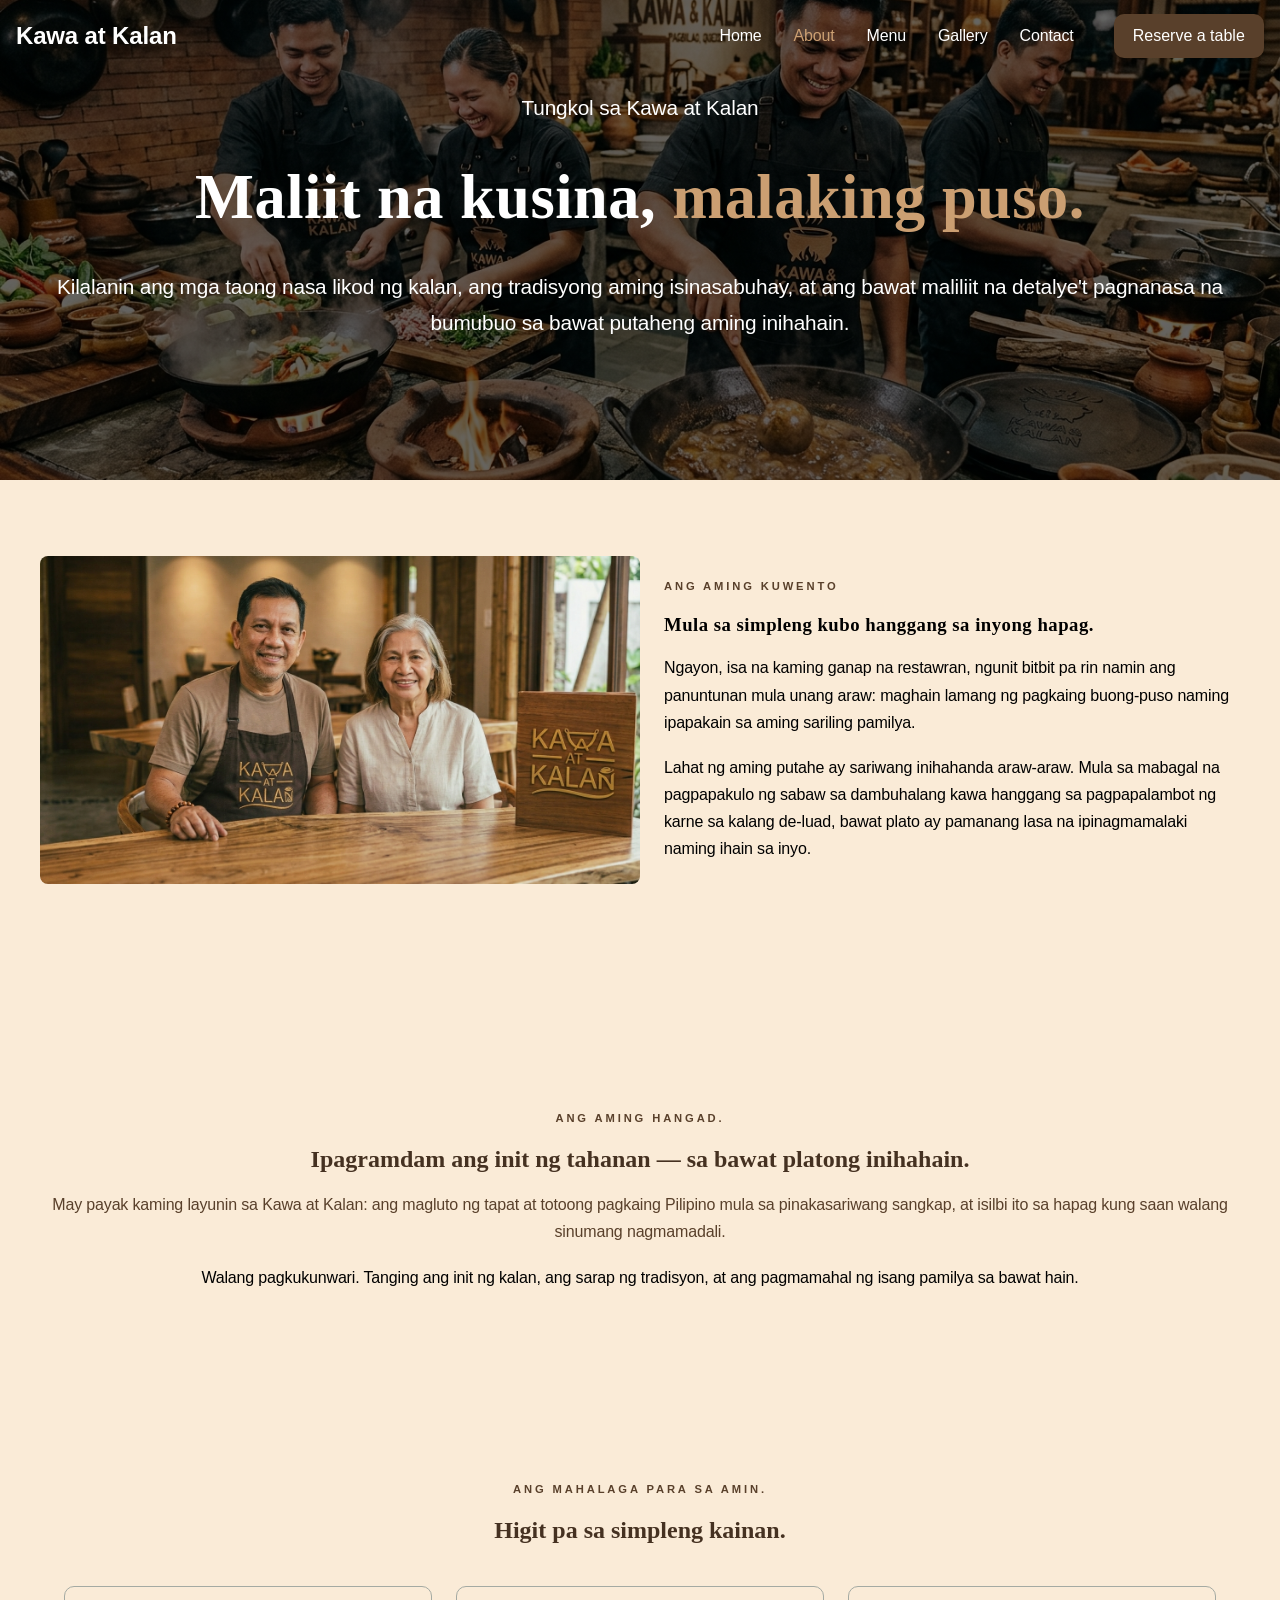
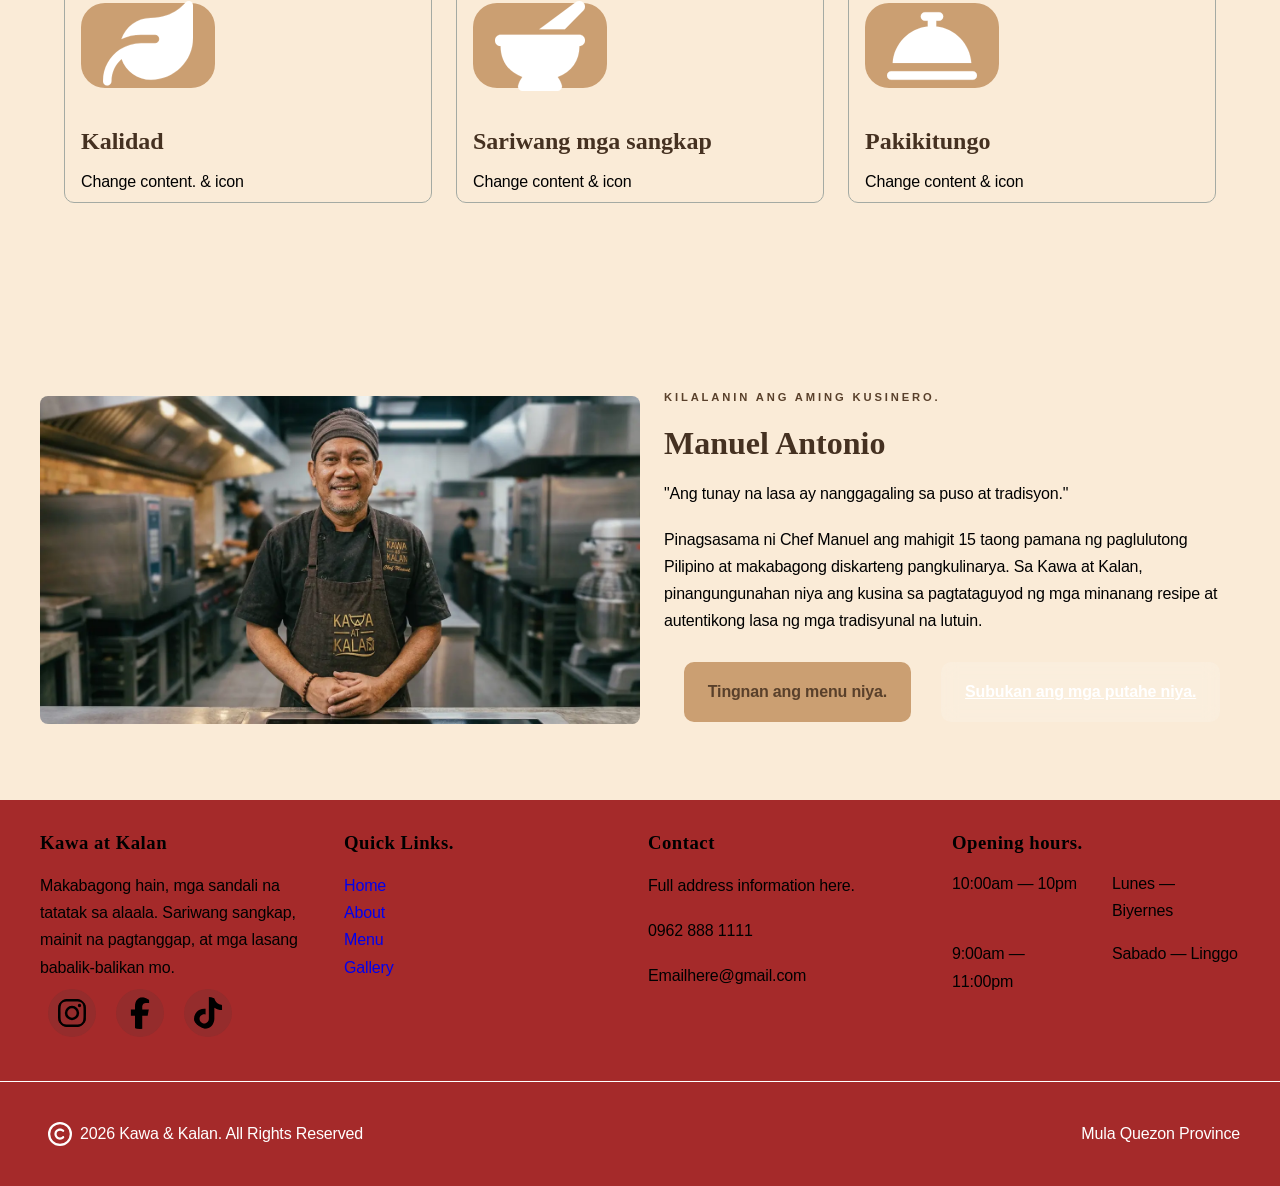
==== commit f9741976: "Menu grid layout, About and Menu content" ====
--- a/about.html
+++ b/about.html
@@ -45,8 +45,8 @@
             </div>
         </div> 
              
-         <section class="section-one">
-            <div class="home-section intro-section">
+         <section class="section-one-about">
+            <div class="about-section intro-section">
                 <div class="containerA">
                     <p>Tungkol sa Kawa at Kalan</p>
                     <br>
@@ -54,7 +54,6 @@
                     <h3>
                         <span class="tagline1">Maliit na kusina,</span>
                         <span class="tagline2">malaking puso.</span>
-                        
                     </h3>
                     <br>
                     <br>
@@ -64,7 +63,7 @@
          </section>
 
         <section class="section-two">
-            <div class="home-section story-section">
+            <div class="about-section story-section">
                 <img src="assets/imgs/profiles/couple.webp" alt="photo" class="story-image">
                 <div class="story-content">
                     <p class="text">Ang Aming Kuwento</p>
@@ -79,20 +78,83 @@
         </section>
 
         <section class="section-two">
-            <div class="home-section story-section"">
-                <img>
-                <div class="">
+            <div class="about-section story-section">
+                <div class="section-header">
                     <p class="text">Ang aming hangad.</p>
                     <br>
-                    <h3 class="title">Ipagramdam ang init ng tahanan — sa bawat platong inihahain.</h3>
+                    <h1>Ipagramdam ang init ng tahanan — sa bawat platong inihahain.</h1>
                     <br>
                     <p>May payak kaming layunin sa Kawa at Kalan: ang magluto ng tapat at totoong pagkaing Pilipino mula sa pinakasariwang sangkap, at isilbi ito sa hapag kung saan walang sinumang nagmamadali.</p>
                     <br>
                     <p>Walang pagkukunwari. Tanging ang init ng kalan, ang sarap ng tradisyon, at ang pagmamahal ng isang pamilya sa bawat hain.</p>
                 </div>
             </div>
-
+            <div class="about-section why-section">
+                <div class="section-header"> 
+                    <p class="top-text">Ang mahalaga para sa amin.</p>
+                    <br>
+                    <h1>Higit pa sa simpleng kainan.</h1>
+                    <br>
+                </div>
+                <div class="why-content">
+                    <div class="info-box">
+                        <div class="icon-container">
+                            <svg class="icon-medium">
+                                <use href="assets/icons/sprite.svg#icon-leaf"></use>
+                            </svg>
+                        </div>
+                        </svg>
+
+                        <h1>Kalidad</h1>
+                        <p>Change content. & icon</p>
+                    </div>
+                    <div class="info-box">
+                        <div class="icon-container">
+                            <svg class="icon-medium">
+                                <use href="assets/icons/sprite.svg#icon-cooking"></use>
+                            </svg>
+                        </div>
+
+                        <h1>Sariwang mga sangkap</h1>
+                        <p>Change content & icon</p>
+                    </div>
+                    <div class="info-box">
+                        <div class="icon-container">
+                            <svg class="icon-medium">
+                                <use href="assets/icons/sprite.svg#icon-serve"></use>
+                            </svg>
+                        </div>
+
+                        <h1>Pakikitungo</h1>
+                        <p>Change content & icon</p>
+                    </div>
+                </div>
+            </div>            
         </section>
+
+        <section class="section-two">
+            <div class="about-section story-section">
+                <img src="assets/imgs/profiles/chef_portrait.webp" alt="photo" class="story-image">
+                <div class="story-content">
+                    <p class="text">Kilalanin ang aming Kusinero.</p>
+                    <br>
+                    <h1>Manuel Antonio</h1>
+                    <br>
+                    <!-- Change fonts and layout-->
+                    <p>"Ang tunay na lasa ay nanggagaling sa puso at tradisyon."</p>
+                    <br>
+                    <p>Pinagsasama ni Chef Manuel ang mahigit 15 taong pamana ng paglulutong Pilipino at makabagong diskarteng pangkulinarya. Sa Kawa at Kalan, pinangungunahan niya ang kusina sa pagtataguyod ng mga minanang resipe at autentikong lasa ng mga tradisyunal na lutuin.</p>
+                    <br>
+                    <div class="button-container">
+                        <a href="menu.html" class="button-wrapper-two">Tingnan ang menu niya.</a>
+                        <a href="contact.html" class="button-wrapper-three">Subukan ang mga putahe niya.</a>
+                    </div>
+                    
+                </div>
+            </div>
+        </section>
+
+
     </main>
     
     <footer>
--- a/style.css
+++ b/style.css
@@ -93,7 +93,7 @@
 
 section{
     width: 100%;
-    min-height: 43rem;
+    min-height: auto;
     background-size: cover;
     background-position: center;
     background-repeat: no-repeat;
@@ -309,6 +309,7 @@
     font-size: var(--font-size-xxs);
     font-weight: var(--font-weight-lite);
     color: var(--color-primary-white);
+    text-decoration: none;
 
     padding: 0.8rem 1.2rem;
     border: none;
@@ -333,6 +334,7 @@
     font-size: var(--font-size-xxs);
     font-weight: var(--font-weight-heavy);
     color: var(--color-primary-brown);
+    text-decoration: none;
 
     padding: 1rem 1.5rem;
     border: none;
@@ -387,9 +389,9 @@
 .section-seven { background-color: bisque;}
 .secondary-footer{background-color: var(--color-primary-brown);}
 
-.section-one-about {}
-
-.section-one-menu {}
+.section-one-about {background-image: linear-gradient(rgba(0, 0, 0 ,0.6), rgba(0, 0, 0, 0.6)), url(assets/imgs/profiles/chefs.webp);}
+
+.section-one-menu {background-image: linear-gradient(rgba(0, 0, 0 ,0.6), rgba(0, 0, 0, 0.6)), url(assets/imgs/foods/foods.webp);}
 
 .section-one-gallery {}
 
@@ -631,7 +633,11 @@
 }
 
 .about-section{
-    background-color: aqua;
+    display: flex;
+    min-height: 30rem;
+    width: min(100%, 1300px); 
+    margin-inline: auto;
+    padding: 2.5rem;
 }
 
 .intro-section{
@@ -1014,6 +1020,10 @@
     display: none !important;
 }
 
+.photo-card.hide{
+    display: none !important;
+}
+
 .menu-item:hover{
     transform: scale(1.03);
 }
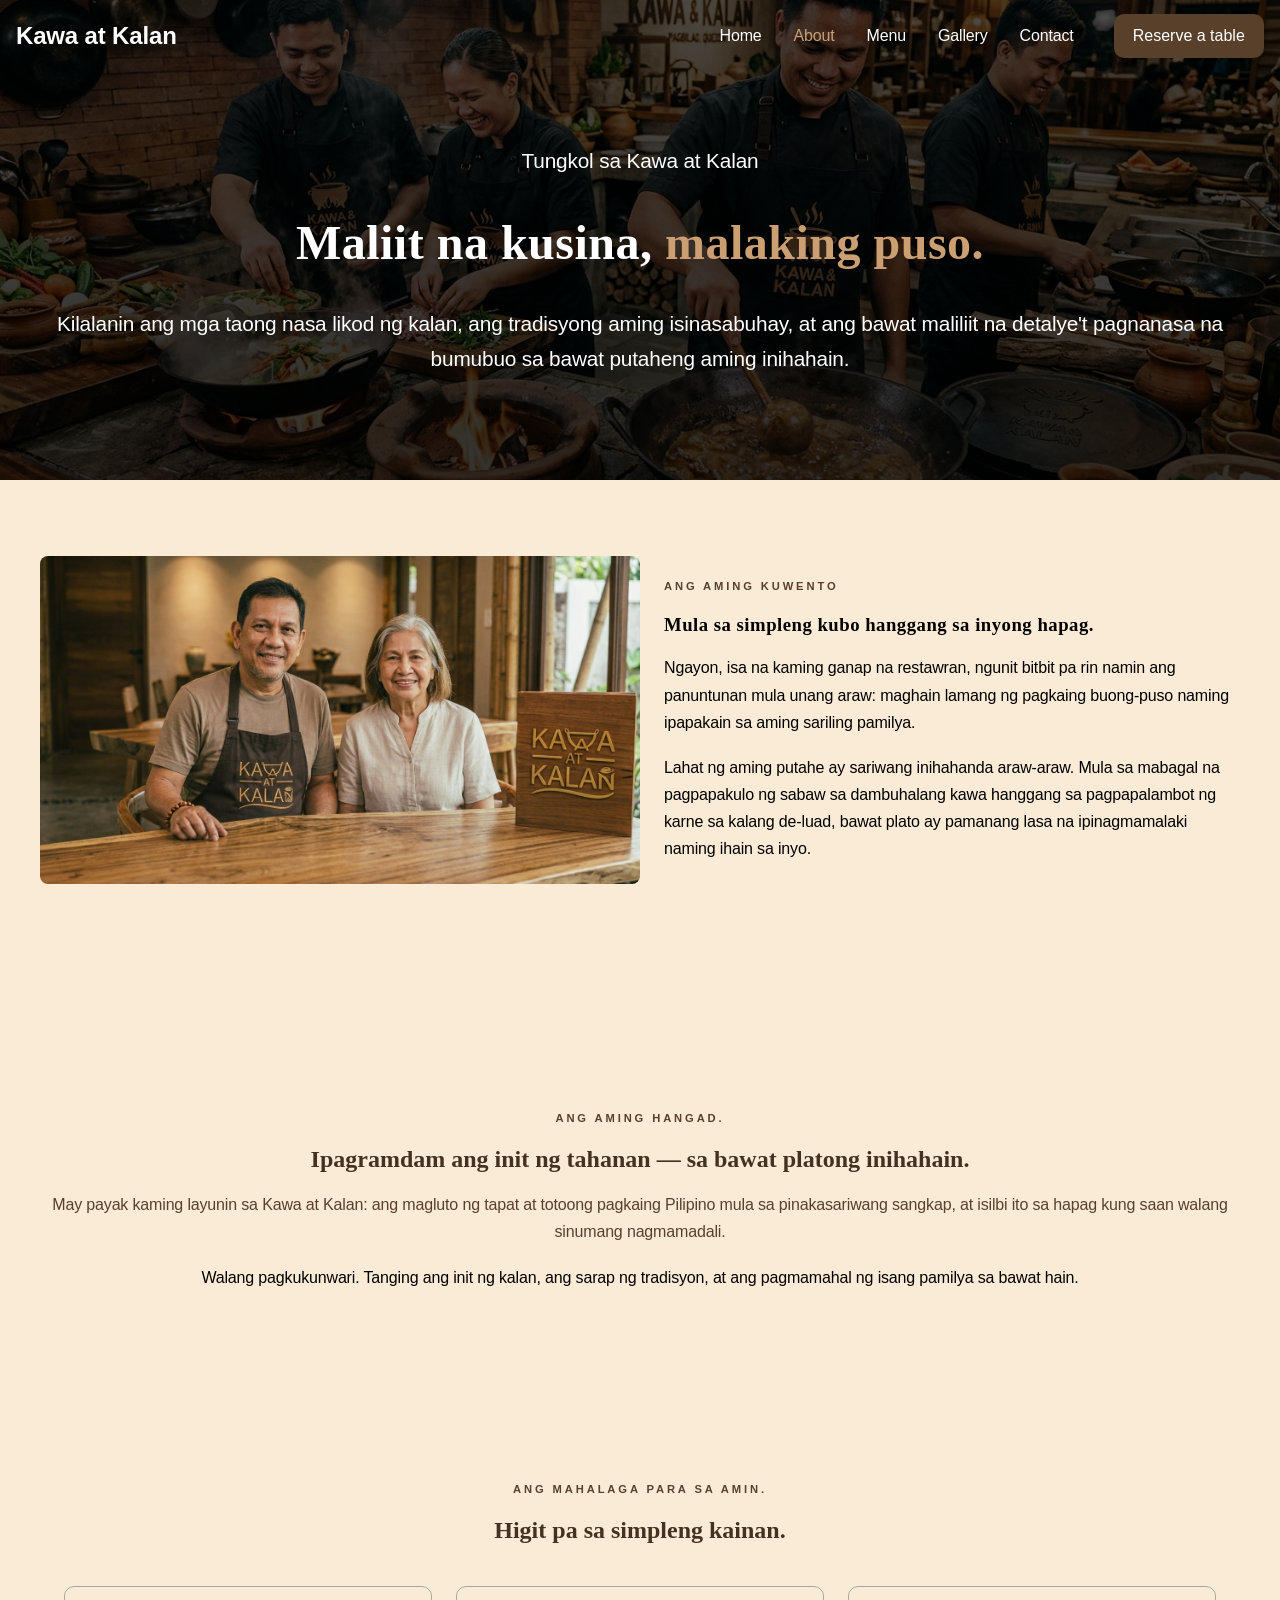
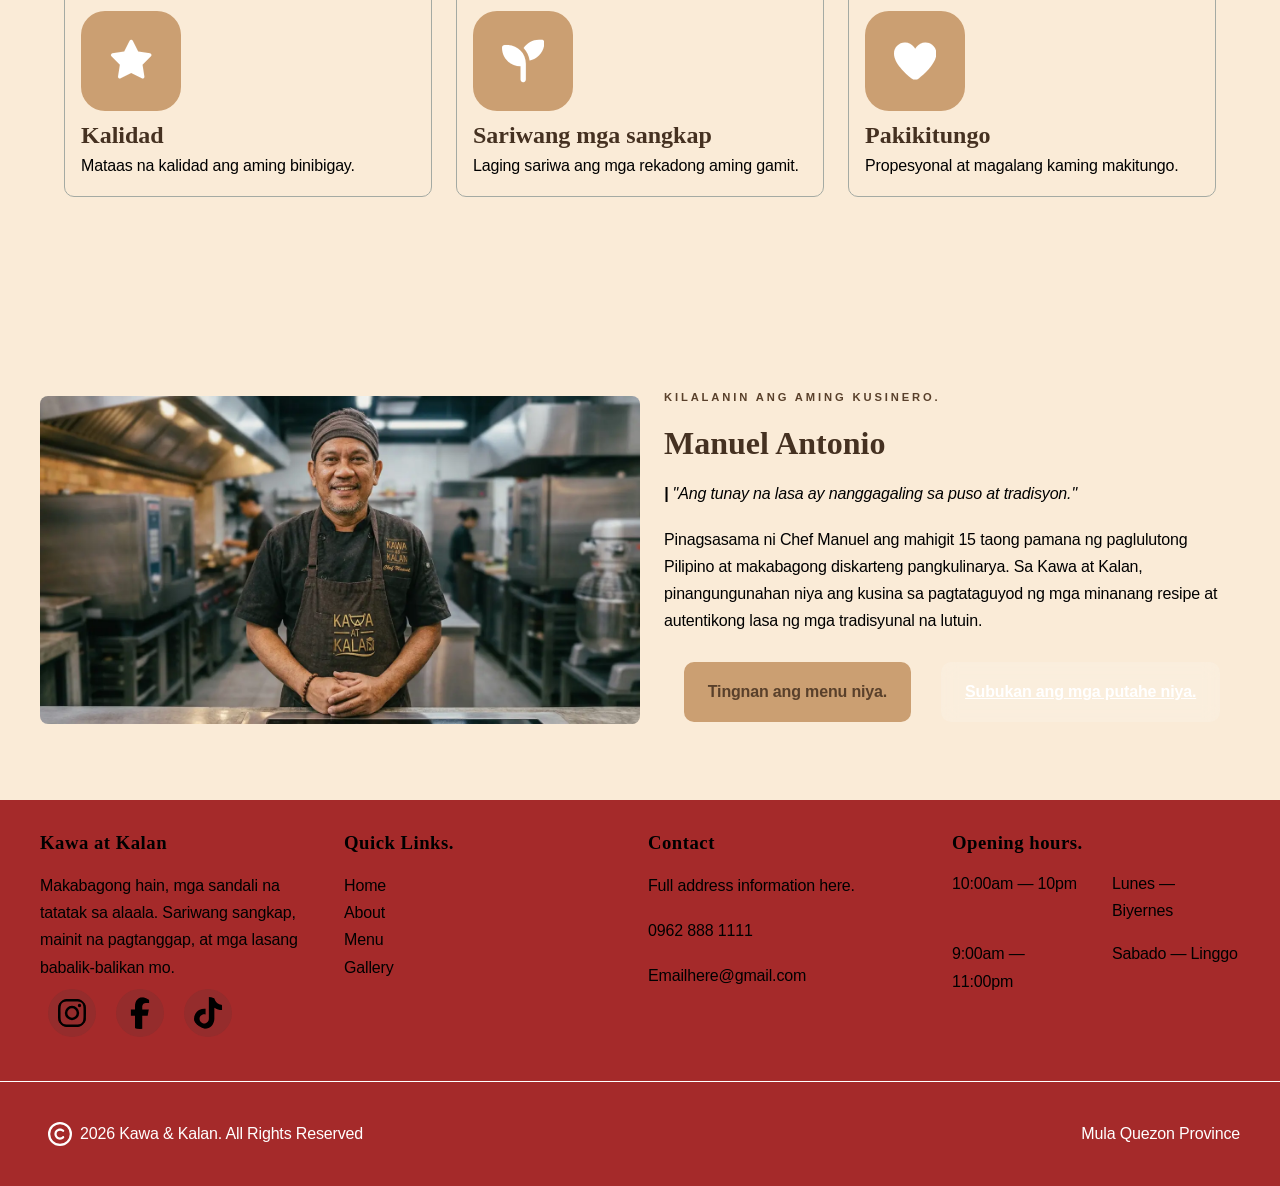
==== commit 75ec9e7b: "About, Gallery section and Icons" ====
--- a/about.html
+++ b/about.html
@@ -3,7 +3,7 @@
 <head>
     <meta charset="UTF-8">
     <meta name="viewport" content="width=device-width, initial-scale=1.0">
-    <title>About Kawa at Kalan</title>
+    <title>About - Kawa at Kalan</title>
     <link rel="stylesheet" href="style.css">
 </head>
 
@@ -28,7 +28,7 @@
                     <li><a class="nav-link" href="index.html">Home</a></li>
                     <li><a class="nav-link active" href="about.html">About</a></li>
                     <li><a class="nav-link" href="menu.html">Menu</a></li>
-                    <li><a class="nav-link" href="#gallery">Gallery</a></li>
+                    <li><a class="nav-link" href="gallery.html">Gallery</a></li>
                     <li><a class="nav-link" href="#contact">Contact</a></li>
                 </ul>
                 <button class = "button-wrapper-one" onclick="toggleModal(true)">Reserve a table</button>
@@ -100,33 +100,35 @@
                     <div class="info-box">
                         <div class="icon-container">
                             <svg class="icon-medium">
-                                <use href="assets/icons/sprite.svg#icon-leaf"></use>
+                                <use href="assets/icons/sprite.svg#icon-star"></use>
                             </svg>
                         </div>
                         </svg>
 
                         <h1>Kalidad</h1>
-                        <p>Change content. & icon</p>
-                    </div>
+                        <p>Mataas na kalidad ang aming binibigay.</p>
+                    </div>
+
                     <div class="info-box">
                         <div class="icon-container">
                             <svg class="icon-medium">
-                                <use href="assets/icons/sprite.svg#icon-cooking"></use>
+                                <use href="assets/icons/sprite.svg#plant-icon"></use>
                             </svg>
                         </div>
 
                         <h1>Sariwang mga sangkap</h1>
-                        <p>Change content & icon</p>
-                    </div>
+                        <p>Laging sariwa ang mga rekadong aming gamit.</p>
+                    </div>
+
                     <div class="info-box">
                         <div class="icon-container">
                             <svg class="icon-medium">
-                                <use href="assets/icons/sprite.svg#icon-serve"></use>
+                                <use href="assets/icons/sprite.svg#heart-icon"></use>
                             </svg>
                         </div>
 
                         <h1>Pakikitungo</h1>
-                        <p>Change content & icon</p>
+                        <p>Propesyonal at magalang kaming makitungo.</p>
                     </div>
                 </div>
             </div>            
@@ -141,7 +143,7 @@
                     <h1>Manuel Antonio</h1>
                     <br>
                     <!-- Change fonts and layout-->
-                    <p>"Ang tunay na lasa ay nanggagaling sa puso at tradisyon."</p>
+                    <p><i><strong>|</strong> "Ang tunay na lasa ay nanggagaling sa puso at tradisyon."</i></p>
                     <br>
                     <p>Pinagsasama ni Chef Manuel ang mahigit 15 taong pamana ng paglulutong Pilipino at makabagong diskarteng pangkulinarya. Sa Kawa at Kalan, pinangungunahan niya ang kusina sa pagtataguyod ng mga minanang resipe at autentikong lasa ng mga tradisyunal na lutuin.</p>
                     <br>
--- a/style.css
+++ b/style.css
@@ -380,7 +380,7 @@
 
 
 /** ========== SECTIONS BACKGROUND IMAGE/COLOR ========== **/
-.section-one { background-image: linear-gradient(rgba(0, 0, 0 ,0.6), rgba(0, 0, 0, 0.6)), url(assets/imgs/restaurantbg.webp);}
+.section-one { background-image: linear-gradient(rgba(0, 0, 0 ,0.7), rgba(0, 0, 0, 0.8)), url(assets/imgs/restaurantbg.webp);}
 .section-two { background-color: antiquewhite;}
 .section-three { background-color: beige; }
 .section-four { background-color: antiquewhite;}
@@ -389,9 +389,9 @@
 .section-seven { background-color: bisque;}
 .secondary-footer{background-color: var(--color-primary-brown);}
 
-.section-one-about {background-image: linear-gradient(rgba(0, 0, 0 ,0.6), rgba(0, 0, 0, 0.6)), url(assets/imgs/profiles/chefs.webp);}
-
-.section-one-menu {background-image: linear-gradient(rgba(0, 0, 0 ,0.6), rgba(0, 0, 0, 0.6)), url(assets/imgs/foods/foods.webp);}
+.section-one-about {background-image: linear-gradient(rgba(0, 0, 0 ,0.7), rgba(0, 0, 0, 0.8)), url(assets/imgs/profiles/chefs.webp);}
+
+.section-one-menu {background-image: linear-gradient(rgba(0, 0, 0 ,0.7), rgba(0, 0, 0, 0.8)), url(assets/imgs/foods/foods.webp);}
 
 .section-one-gallery {}
 
@@ -641,11 +641,11 @@
 }
 
 .intro-section{
-    position: relative;
     display: flex;
     flex-direction: column;
     padding-top: 5rem;
-    align-items: center;
+    justify-content: center;
+    align-content: center;
 }
 
 .containerA {
@@ -658,7 +658,7 @@
 }
 
 .containerA h3{
-    font-size: 3.9rem;
+    font-size: 3rem;
 }
 
 .tagline1{
@@ -901,7 +901,7 @@
 
 .info-box{
     display: grid;
-    grid-template-rows: auto 20% 40%;
+    grid-template-rows: auto auto 1fr;
     text-align: left;
     padding: 1rem;
     gap: 0.2rem;
@@ -913,13 +913,15 @@
 
 .icon-container{
     display: flex;
-    width: 40%;
-    height: 70%;
+    width: 100px;
+    height: 100px;
     align-content: center;
     justify-content: center;
     background-color: var(--color-lite-brown);
     border-radius: 1.5rem;
-    padding: 1rem;
+    padding: 1.8rem;
+    margin: 0.5rem 0 0.5rem 0;
+    overflow: hidden;
 }
 
 .menu-container{
@@ -1136,6 +1138,7 @@
 
 .footer-links a{
     text-decoration: none;
+    color: var(--color-primary-black);
 }
 
 .footer-border{
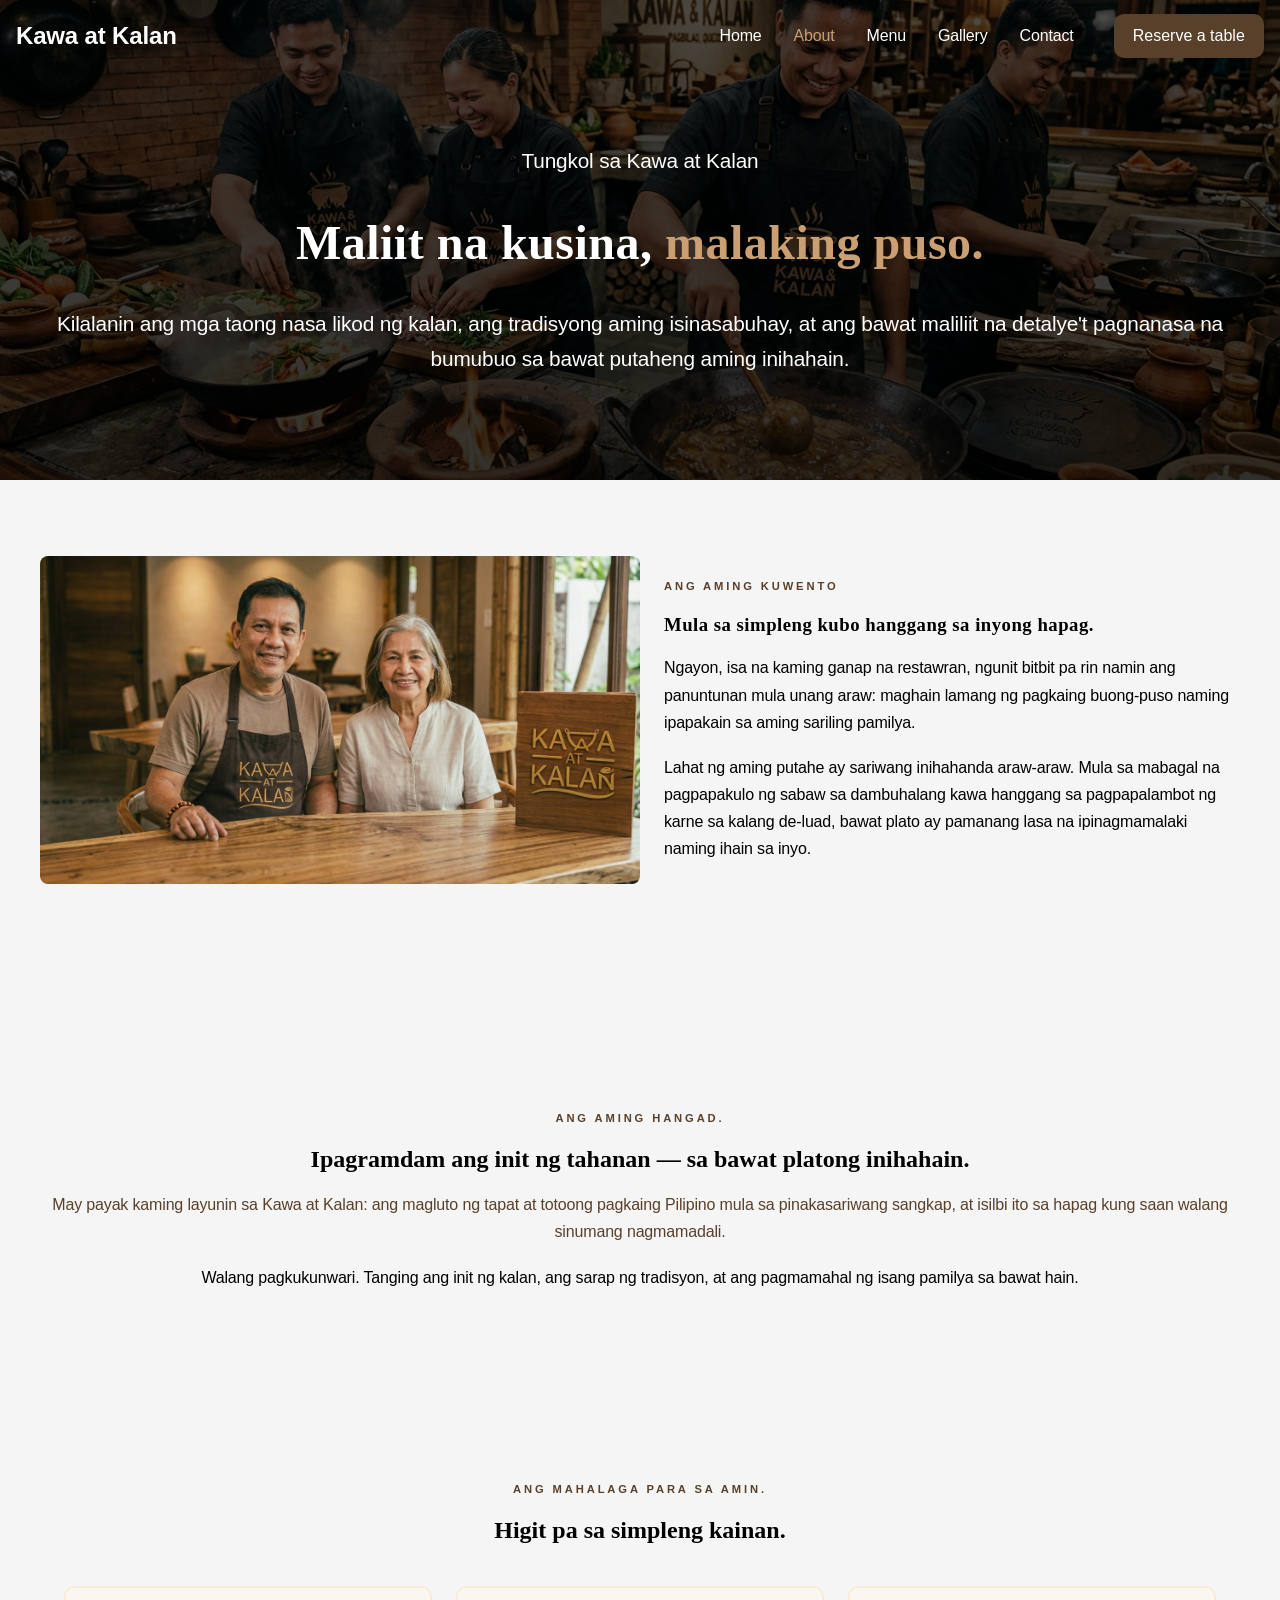
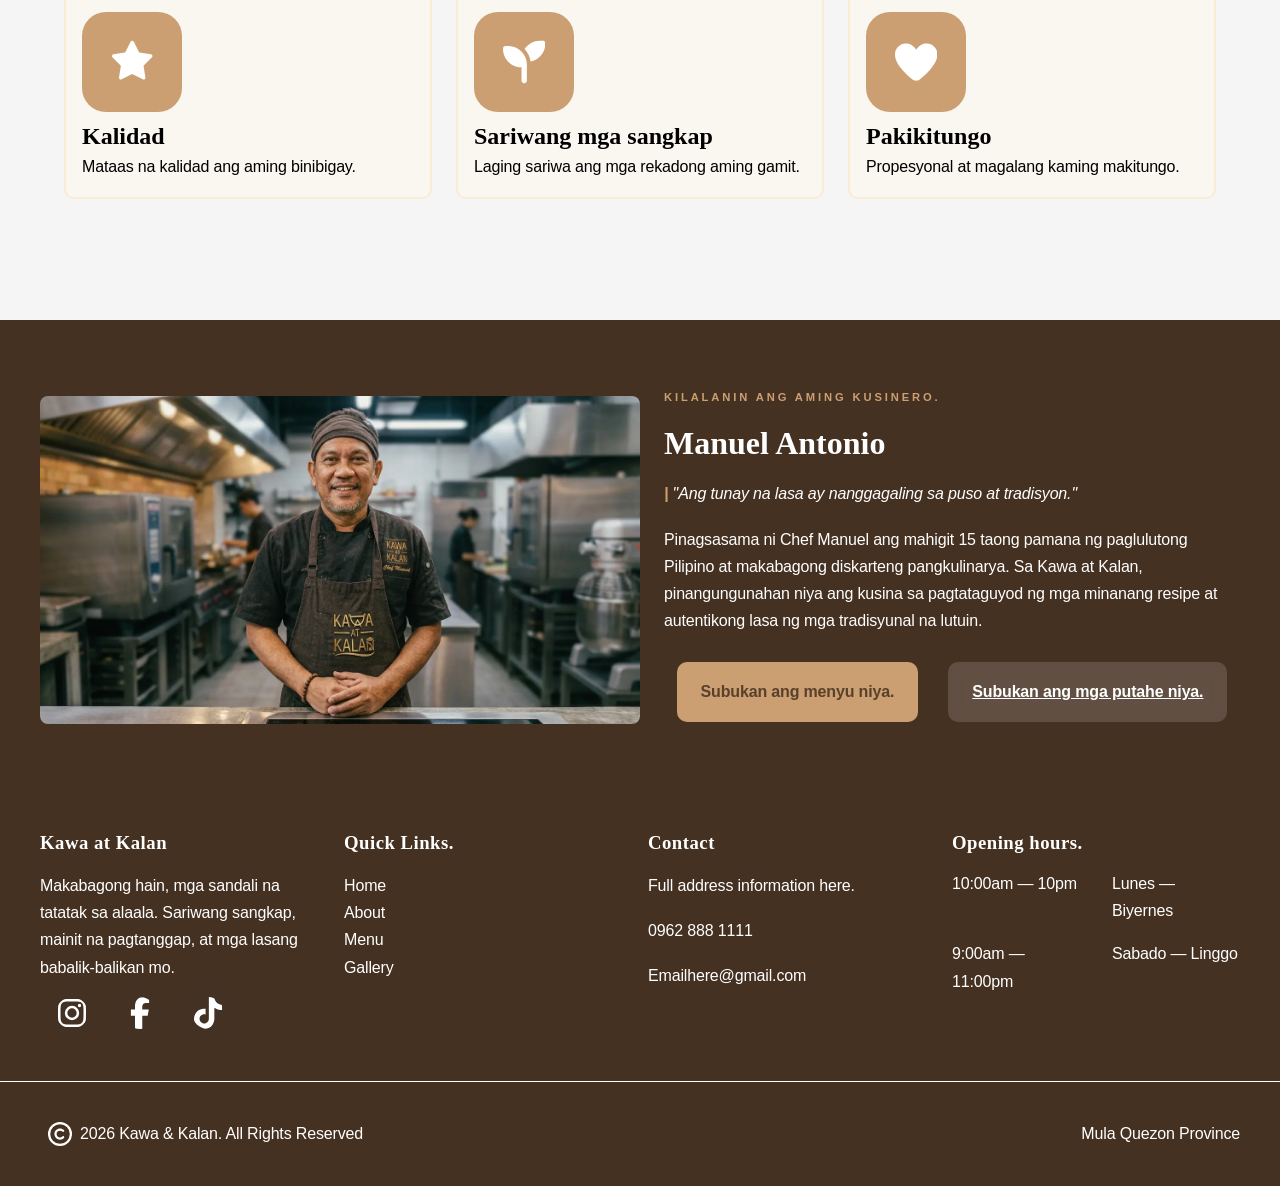
==== commit 71146133: "Maps on contact, color of pages" ====
--- a/about.html
+++ b/about.html
@@ -134,21 +134,21 @@
             </div>            
         </section>
 
-        <section class="section-two">
+        <section class="section-two-about">
             <div class="about-section story-section">
                 <img src="assets/imgs/profiles/chef_portrait.webp" alt="photo" class="story-image">
                 <div class="story-content">
-                    <p class="text">Kilalanin ang aming Kusinero.</p>
+                    <p class="text"><span class="tagline2">Kilalanin ang aming Kusinero.</span></p>
                     <br>
                     <h1>Manuel Antonio</h1>
                     <br>
                     <!-- Change fonts and layout-->
-                    <p><i><strong>|</strong> "Ang tunay na lasa ay nanggagaling sa puso at tradisyon."</i></p>
+                    <p><i><strong><span class="tagline2">|</span></strong> "Ang tunay na lasa ay nanggagaling sa puso at tradisyon."</i></p>
                     <br>
                     <p>Pinagsasama ni Chef Manuel ang mahigit 15 taong pamana ng paglulutong Pilipino at makabagong diskarteng pangkulinarya. Sa Kawa at Kalan, pinangungunahan niya ang kusina sa pagtataguyod ng mga minanang resipe at autentikong lasa ng mga tradisyunal na lutuin.</p>
                     <br>
                     <div class="button-container">
-                        <a href="menu.html" class="button-wrapper-two">Tingnan ang menu niya.</a>
+                        <a href="menu.html" class="button-wrapper-two">Subukan ang menyu niya.</a>
                         <a href="contact.html" class="button-wrapper-three">Subukan ang mga putahe niya.</a>
                     </div>
                     
--- a/style.css
+++ b/style.css
@@ -45,6 +45,11 @@
     --letter-spacing-two: 0.18rem;
     --letter-spacing-three: 0.5rem;
 
+    /** Background colors **/
+    --light-background-one: whitesmoke;
+    --light-background-two: #faf6f0;
+    --light-background-three: antiquewhite;
+
     /** Footer padding **/
     --footer-padding: 2rem 2.5rem 2rem 2.5rem;
 
@@ -52,9 +57,17 @@
 }
 
 body {
+    margin: 0;
+    padding: 0;
+    min-height: 100vh;
+    min-height: 100dvh;
+    display: flex;
+    flex-direction: column;
+    /**
     min-height: 100vh;
     display: grid;
     grid-template-rows: auto 1fr auto;
+    **/
 }
 a, p{
     font-family:var(--font-family-two);
@@ -66,7 +79,6 @@
 h1{
     font-family: var(--font-family-three);
     font-weight: var(--font-weight-xheavy);
-    color: var(--color-secondary-brown);
 }
 
 h3{
@@ -84,7 +96,7 @@
 }
 
 main {
-    display: flex;
+    flex: 1 0 auto;
     flex-direction: column;
     justify-content: center;
     align-items: center;
@@ -100,7 +112,9 @@
 }
 
 footer{
-    background-color: brown;
+    flex-shrink: 0;
+    height: auto;
+    background-color: var(--color-secondary-brown);
     width: 100%;
 }
 
@@ -381,19 +395,19 @@
 
 /** ========== SECTIONS BACKGROUND IMAGE/COLOR ========== **/
 .section-one { background-image: linear-gradient(rgba(0, 0, 0 ,0.7), rgba(0, 0, 0, 0.8)), url(assets/imgs/restaurantbg.webp);}
-.section-two { background-color: antiquewhite;}
-.section-three { background-color: beige; }
-.section-four { background-color: antiquewhite;}
-.section-five { background-color: var(--color-secondary-white);}
-.section-six { background-color: whitesmoke;}
+.section-two,.section-four, .section-six { background-color: var(--light-background-one)}
+.section-three, .section-five{ background-color: var(--light-background-two);}
+
 .section-seven { background-color: bisque;}
-.secondary-footer{background-color: var(--color-primary-brown);}
+.secondary-footer{background-image: linear-gradient(rgba(69, 49, 33, 0.866), rgba(69, 49, 33, 0.87)), url(assets/imgs/gallery/gallerybg.webp); color: white;}
 
 .section-one-about {background-image: linear-gradient(rgba(0, 0, 0 ,0.7), rgba(0, 0, 0, 0.8)), url(assets/imgs/profiles/chefs.webp);}
 
+.section-two-about {background-color: var(--color-secondary-brown); color: white;}
+
 .section-one-menu {background-image: linear-gradient(rgba(0, 0, 0 ,0.7), rgba(0, 0, 0, 0.8)), url(assets/imgs/foods/foods.webp);}
 
-.section-one-gallery {}
+.section-one-gallery {background-image: linear-gradient(rgba(0, 0, 0,0.7), rgba(0, 0, 0, 0.8)), url(assets/imgs/gallery/gallerybg.webp);}
 
 .section-one-contact {}
 
@@ -420,7 +434,7 @@
 }
 
 .site-header.scrolled {
-    background-color: var(--color-white-three);
+    background-color: var(--light-background-three);
     box-shadow: 0 2px 10px rgba(0, 0, 0, 0.08);
 }
 
@@ -744,7 +758,7 @@
     margin: 0;
     display: flex;
     flex-direction: column;
-    border: 1px solid var(--color-secondary-white);
+    border: 2px solid var(--light-background-three);
     border-radius: 10px;
     overflow: hidden;
     background-color: var(--color-primary-white);
@@ -832,7 +846,7 @@
 }
 
 .story-content h1{
-    font-size: 2rem;
+    font-size: var(--font-size-l);
 }
 
 .menu-section{
@@ -905,8 +919,8 @@
     text-align: left;
     padding: 1rem;
     gap: 0.2rem;
-    background-color: var(--color-white-three);
-    border: 1px solid var(--color-secondary-white);
+    background-color: var(--light-background-two);
+    border: 2px solid var(--light-background-three);
     border-radius: 10px;
     overflow: hidden;
 }
@@ -1098,6 +1112,263 @@
     border-radius: 10px;
 }
 
+/** Gallery page*/
+
+.gallery-grid-page{
+    column-count: 3;
+    column-gap: 1rem;
+    width: 100%;
+    max-width: 1200px;
+    margin: 0 auto;
+    padding: 16px;
+}
+
+.gallery-item{
+    break-inside: avoid;
+    margin-bottom: 1rem;
+    border-radius: 8px;
+    overflow: hidden;
+    box-shadow: 0 2px 4px rgba(0, 0, 0, 0.08);
+    transition: transform 0.5s ease, box-shadow 0.5s ease;
+    position: relative;
+}
+
+.text-overlay{
+    position: absolute;
+    top: 90%;
+    left: 50%;
+    transform: translate(-50%, -50%);
+    display: none;
+
+    font-family: var(--font-family-one);
+    font-weight: var(--font-weight-lite);
+    font-size: var(--font-size-xss);
+    text-shadow: 0 2px 4px rgba(0, 0, 0, 1);
+    text-align: center;
+    color: var(--color-primary-white);
+    transition: transform 0.5s ease, box-shadow 0.5s ease;
+}
+
+.gallery-photo{
+    width: 100%;
+    height: auto;
+    object-fit: cover;
+    display: block;
+}
+
+.gallery-item:hover{
+    transform: scale(1.02);
+    box-shadow: 0 4px 8px rgba(0, 0, 0, 0.15);
+}
+
+.gallery-item:hover .text-overlay{
+    display: block;
+}
+
+.gallery-photo:hover{
+    filter: blur(1px);
+}
+
+.gallery-photo.hide{
+    display: none !important;
+}
+
+.gallery-item.hide{
+    display: none !important;
+}
+
+/** Gllery page modal overlay **/
+.modal-gallery{
+    display: none;
+    position: fixed;
+    z-index: 10000;
+    left: 0;
+    top: 0;
+    width: 100%;
+    height: 100%;
+    overflow: auto;
+    background-color: var(--color-transparent-dark);
+    align-items: center;
+    justify-content: center;
+    flex-direction: column;
+}
+
+.modal-gallery.open{
+    display: flex !important;
+}
+
+.model-content {
+    max-width: 90%;
+    max-height: 80vh;
+    object-fit: contain;
+    border-radius: 8px;
+    box-shadow: 0 8px 30px rgba(0, 0, 0 ,0.5);
+    animation: zoomIn 0.25s ease-out;
+}
+
+.modal-caption {
+    margin-top: 16px;
+    color: var(--color-brown-primary);
+    font-size: var(--font-size-m);
+    font-weight: var(--font-weight-medium);
+    text-align: center;
+}
+
+.modal-close {
+    position: absolute;
+    top: 20px;
+    right: 30px;
+    color: var(--color-brown-primary);
+    font-size: var(--font-size-xl);
+    font-weight: var(--font-weight-medium);
+    cursor: pointer;
+    transition: color 0.2s ease;
+    line-height: 1;
+}
+
+.modal-close:hover {
+    color: var(--color-hover-primary);
+}
+
+@keyframes zoomIn {
+    from {
+        transform: scale(0.9);
+        opacity: 0;
+    }
+    to {
+        transform: scale(1);
+        opacity: 1;
+    }
+}
+
+/** Contact page **/
+.contact-page{
+    display: grid;
+    grid-template-columns: 1fr 1fr;
+    gap: 2.5rem;
+    justify-content: center;
+    align-content: center;
+}
+
+@media (max-width: 1000px){
+    .contact-page{
+        grid-template-columns: 1fr;
+    }
+}
+
+.contact-header{
+    display: flex;
+    flex-direction: column;
+    gap: 0.5rem;
+    margin-bottom: 1rem;
+}
+
+.contact-header p:nth-of-type(1){
+    font-family: var(--font-family-one);
+    font-weight: var(--font-weight-xxheavy);
+    font-size: var(--font-size-xxxs);
+    text-transform: uppercase;
+    letter-spacing: var(--letter-spacing-two);
+    color: var(--color-primary-brown); 
+}
+
+.contact-items{
+    display: grid;
+    grid-template-columns: auto 1fr;
+    grid-template-rows: auto 1fr;
+    grid-template-areas: 
+        "icon p1"
+        "icon p2" ;
+    width: 100%;
+    margin-bottom: 1rem;
+    column-gap: 1rem;
+}
+
+.contact-items svg{
+    grid-area: icon;
+    display: flex;
+    justify-self: left;
+    align-self: center;
+    width: 4rem;
+    height: 4rem;
+    padding: 1.3rem;
+    background-color: var(--color-primary-brown);
+    border-radius: 10px;
+    fill: var(--color-primary-white);
+}
+
+.contact-items p:nth-of-type(1){
+    grid-area: p1;
+    font-family: var(--font-family-one);
+    font-weight: var(--font-weight-xxheavy);
+    font-size: var(--font-size-xxxs);
+    text-transform: uppercase;
+    letter-spacing: var(--letter-spacing-one);
+    color: var(--color-primary-brown); 
+}
+
+.contact-items p:nth-of-type(2){
+    grid-area: p2;
+    align-self: center;
+    font-size: var(--font-size-xs);
+}
+
+.contact-details{
+    text-align: left;
+}
+
+.contact-details h1 {
+    font-size: var(--font-size-l);
+}
+
+.message-form{
+    display: grid;
+    grid-template-columns: repeat(2,1fr);
+    grid-template-rows: repeat(4, auto-fit);
+    grid-template-areas: 
+        "g1 g1"
+        "g2 g2"
+        "g3 g3"
+        "button button";
+
+    background-color: var(--color-primary-white);
+    border-radius: 10px;
+    border: 1px solid var(--color-lite-brown);
+    padding: 1.5rem;
+
+    width: 100%;
+    height: 100%;
+}
+
+.message-email{
+    grid-area: g1;
+    display: flex;
+    flex-direction: row;
+}
+
+.message-form .form-group:nth-child(2){
+    grid-area: g2;
+    grid-column: 50%;
+}
+
+.message-form .form-group:nth-child(3){
+    grid-area: g3;
+    grid-column: 50%;
+}
+
+.message-form button{
+    grid-area: button;
+    margin-top: 1rem;
+}
+
+.maps-container{
+    height: 600px;
+    width: 100%;
+    border-radius: 30px;
+}
+
+/** Contact **/
+/** change to index-contact-section **/
 .contact-section{
     display: flex;
     flex-direction: column;
@@ -1116,6 +1387,7 @@
     width: min(100%, 1300px);
     margin-inline: auto;
     padding: var(--footer-padding);
+    color: white;
 }
 
 
@@ -1129,6 +1401,7 @@
     padding: 0.5rem;
     margin: 0.5rem;
     background-color: var(--color-transparent-blur);
+    fill: white;
     border-radius: 50%;
 }
 
@@ -1138,7 +1411,7 @@
 
 .footer-links a{
     text-decoration: none;
-    color: var(--color-primary-black);
+    color: white;
 }
 
 .footer-border{
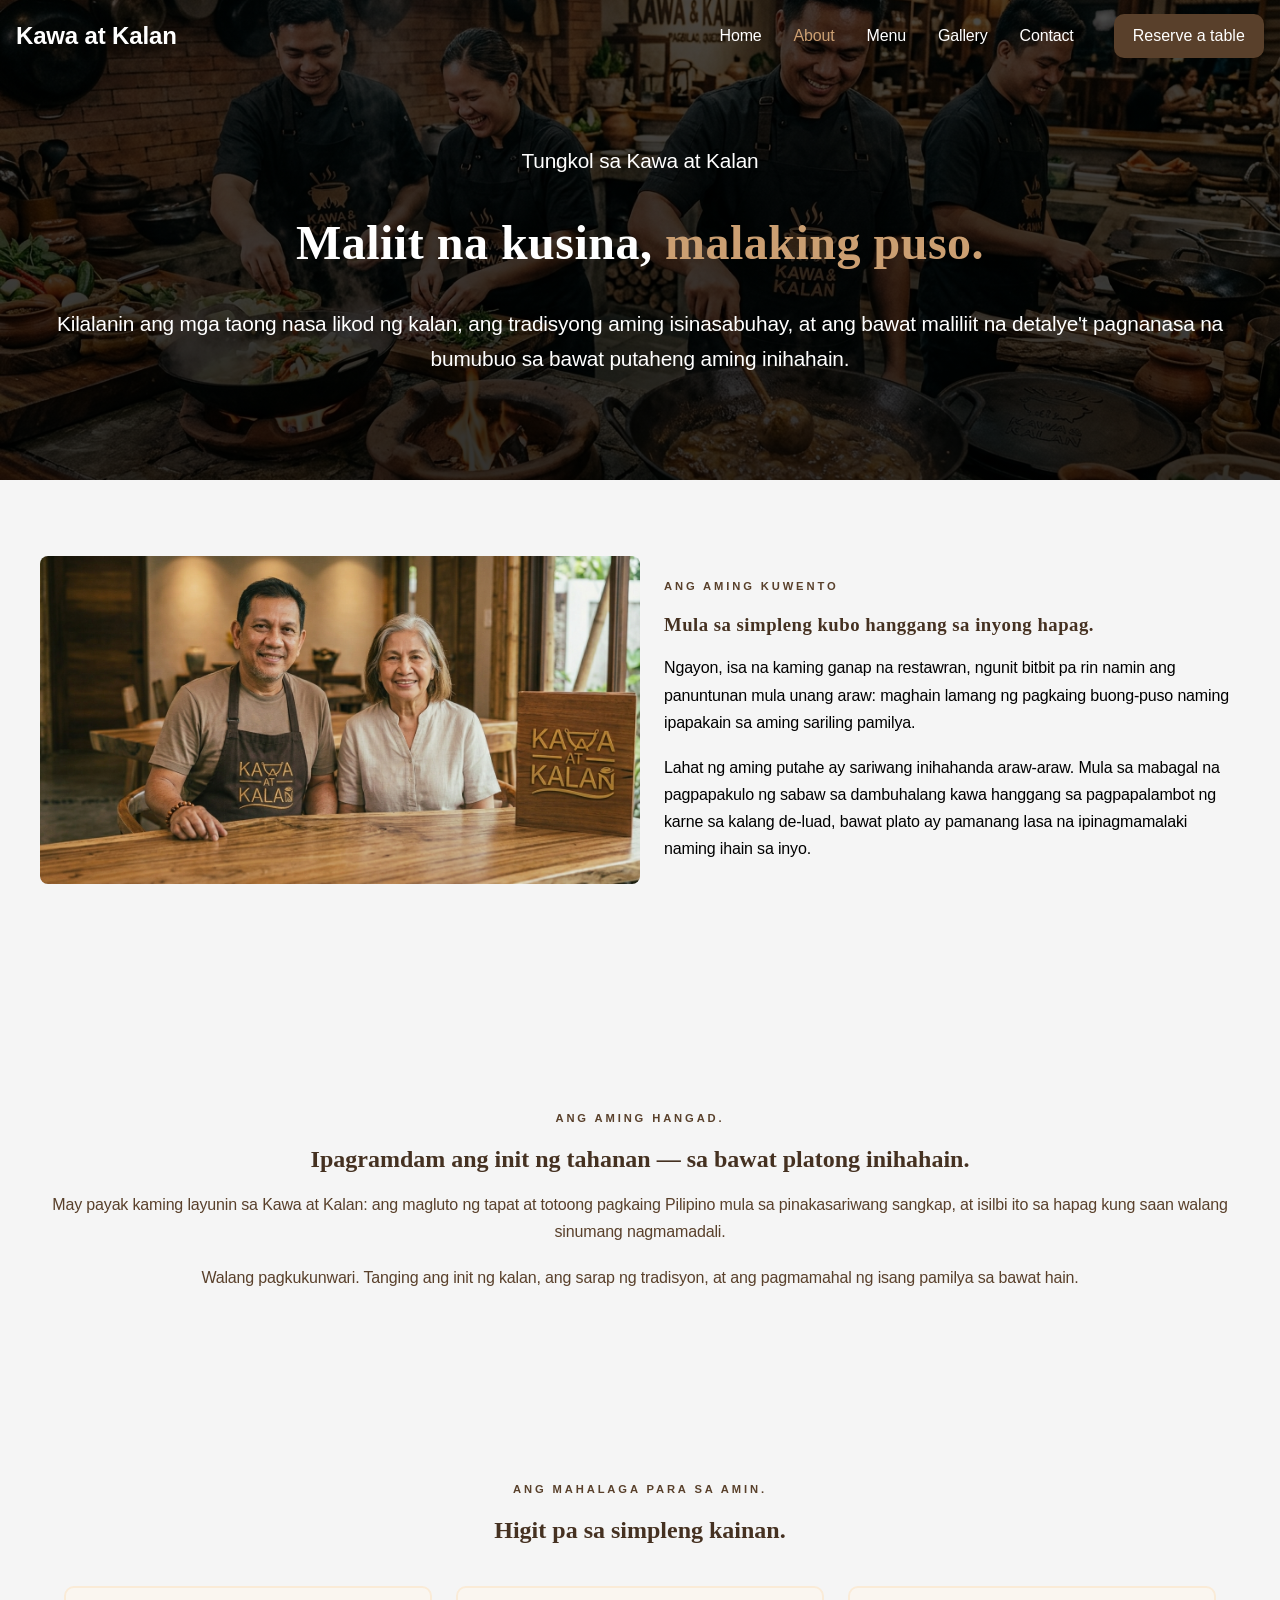
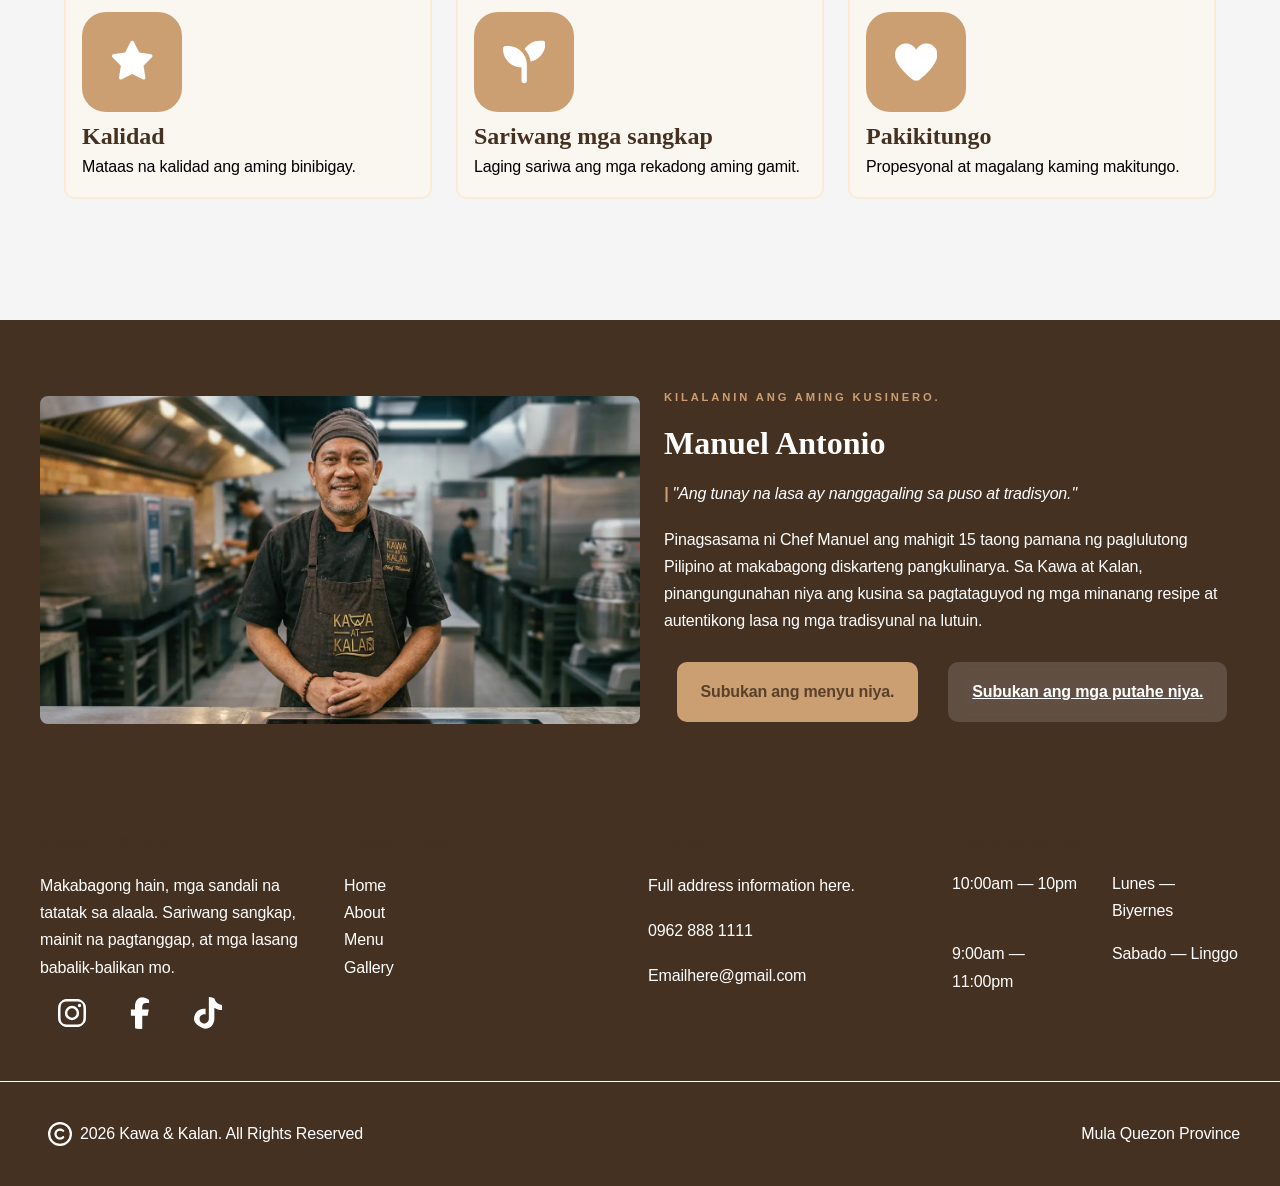
==== commit 3738d98f: "Final" ====
--- a/about.html
+++ b/about.html
@@ -29,7 +29,7 @@
                     <li><a class="nav-link active" href="about.html">About</a></li>
                     <li><a class="nav-link" href="menu.html">Menu</a></li>
                     <li><a class="nav-link" href="gallery.html">Gallery</a></li>
-                    <li><a class="nav-link" href="#contact">Contact</a></li>
+                    <li><a class="nav-link" href="contact.html">Contact</a></li>
                 </ul>
                 <button class = "button-wrapper-one" onclick="toggleModal(true)">Reserve a table</button>
             </nav>
@@ -140,7 +140,7 @@
                 <div class="story-content">
                     <p class="text"><span class="tagline2">Kilalanin ang aming Kusinero.</span></p>
                     <br>
-                    <h1>Manuel Antonio</h1>
+                    <h1><span class="tagline1">Manuel Antonio</span></h1>
                     <br>
                     <!-- Change fonts and layout-->
                     <p><i><strong><span class="tagline2">|</span></strong> "Ang tunay na lasa ay nanggagaling sa puso at tradisyon."</i></p>
--- a/style.css
+++ b/style.css
@@ -63,12 +63,27 @@
     min-height: 100dvh;
     display: flex;
     flex-direction: column;
-    /**
-    min-height: 100vh;
-    display: grid;
-    grid-template-rows: auto 1fr auto;
-    **/
-}
+}
+
+@view-transition{
+    navigation: auto;
+}
+
+@keyframes blur-out {
+  to { filter: blur(3px); opacity: 0; }
+}
+@keyframes blur-in {
+  from { filter: blur(3px); opacity: 0; }
+  to { filter: blur(0px); opacity: 1; }
+}
+
+::view-transition-old(root) {
+  animation: 0.4s ease-in both blur-out;
+}
+::view-transition-new(root) {
+  animation: 0.4s ease-out both blur-in;
+}
+
 a, p{
     font-family:var(--font-family-two);
     font-weight: var(--font-weight-medium);
@@ -79,12 +94,14 @@
 h1{
     font-family: var(--font-family-three);
     font-weight: var(--font-weight-xheavy);
+    color: var(--color-secondary-brown);
 }
 
 h3{
     font-family: var(--font-family-four);
     font-weight: var(--font-weight-xheavy);
     letter-spacing: var(--letter-spacing-one);
+    color: var(--color-secondary-brown);
 }
 p, h1, h3{
     overflow-wrap: break-word;
@@ -123,7 +140,6 @@
 }
 
 /**========== POP UP FORM ========= **/
-
 .modal-overlay {
     display: none;
     position: fixed;
@@ -135,15 +151,17 @@
     justify-content: center;
     align-items: center;
     z-index: 1000;
+
+    animation: 0.4s ease-out both blur-in;
 }
 
 .modal-content {
     background: white;
     border-radius: 8px;
     width: 80%;
-    height: 80%;
+    height: 75%;
     max-width: 480px;
-    max-height: 600px;
+    max-height: 550px;
     position: relative;
     overflow: hidden;
 
@@ -163,16 +181,13 @@
     cursor: pointer;
     z-index: 1001;
 }
-
-
-/** FIX HOVER **/
 .close-formBtn :hover{
     scale: 10px;
 }
 
 iframe{
     width: 100%;
-    height: 560px;
+    height: 100%;
     border: none;
     display: block;
 }
@@ -235,6 +250,7 @@
 
 .booking-form button{
     grid-area: button;
+    margin-top: 1rem;
 }
 
 
@@ -409,7 +425,7 @@
 
 .section-one-gallery {background-image: linear-gradient(rgba(0, 0, 0,0.7), rgba(0, 0, 0, 0.8)), url(assets/imgs/gallery/gallerybg.webp);}
 
-.section-one-contact {}
+.section-one-contact {background-image: linear-gradient(rgba(0, 0, 0,0.7), rgba(0, 0, 0, 0.8)), url(assets/imgs/gallery/front_door.webp);}
 
 /** ========== END OF SECTIONS BACKGROUND IMAGE/COLOR ========== **/
 
@@ -872,6 +888,7 @@
 .item-number{
     font-size: 2rem;
     font-weight: bold;
+    color: var(--color-secondary-brown);
 }
 
 .item-desc{
@@ -898,6 +915,10 @@
 }
 
 .section-header p:nth-of-type(2){
+    color: var(--color-primary-brown);
+}
+
+.section-header p:nth-of-type(3){
     color: var(--color-primary-brown);
 }
 
@@ -1367,6 +1388,10 @@
     border-radius: 30px;
 }
 
+.message-form input{
+    height: 2.5rem;
+}
+
 /** Contact **/
 /** change to index-contact-section **/
 .contact-section{
